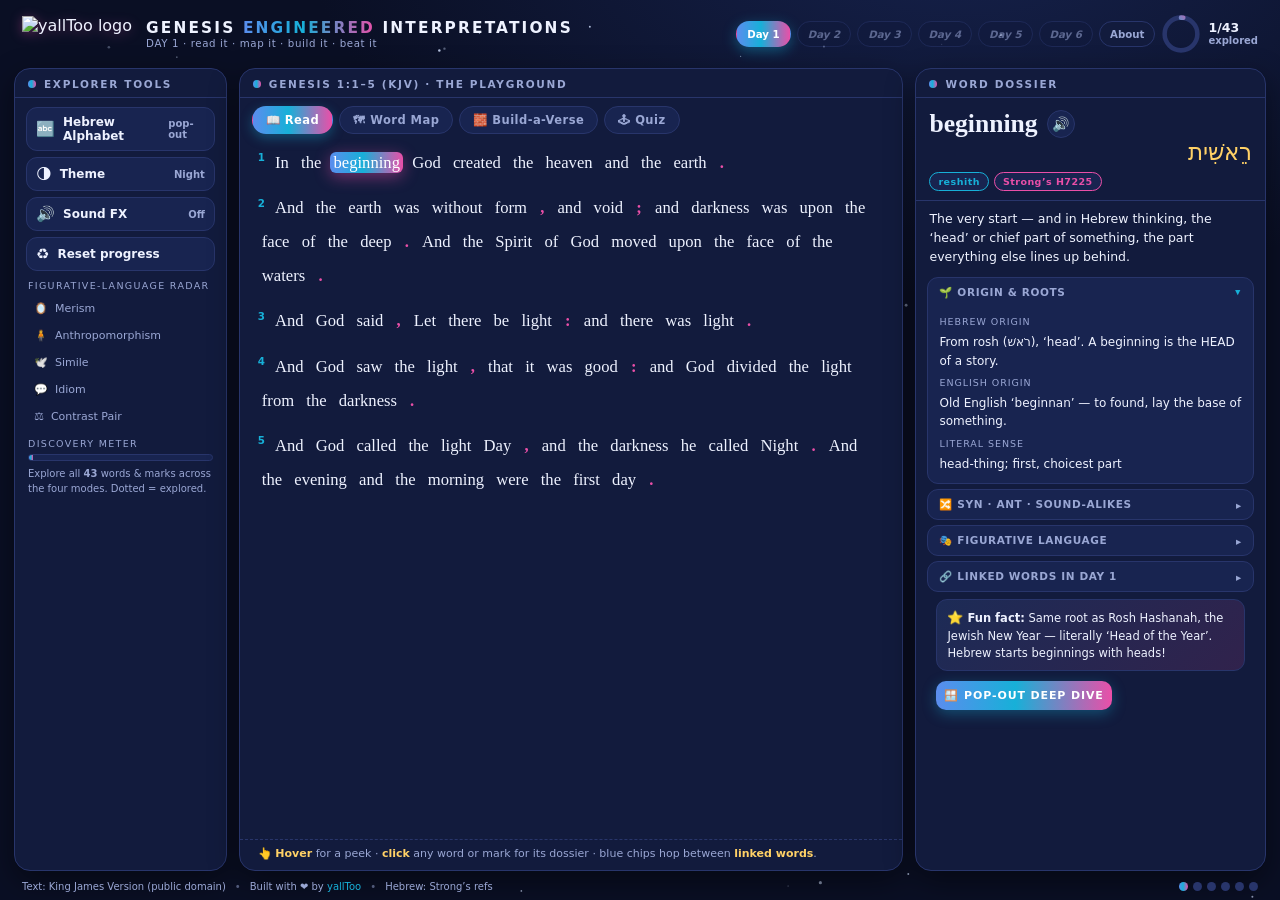
==== index.html @ c00e8ce6 "Add files via upload" ====
<!DOCTYPE html>
<html lang="en">
<head>
<meta charset="utf-8">
<meta name="viewport" content="width=device-width, initial-scale=1">
<title>Day 1 — Let There Be Light · Genesis Engineered Interpretations</title>
<meta name="description" content="Read it, map it, build it, beat it: four ways to play with every word of Genesis Day 1 (KJV).">
<link rel="icon" type="image/png" href="assets/logo.png">
<style>
/* ============ GENESIS ENGINEERED INTERPRETATIONS · DAY 1 · 4-MODE LAB ============ */
:root{
  --bg:#0a0f24; --panel:#121b3d; --panel2:#182450;
  --ink:#eef2ff; --dim:#9aa7d4; --line:#28356b;
  --blue:#5b8dee; --cyan:#17b0d8; --pink:#ea4fa8; --gold:#ffd166; --green:#39d98a;
  --grad:linear-gradient(90deg,var(--blue),var(--cyan) 45%,var(--pink));
  --shadow:0 10px 30px rgba(0,0,0,.45); --radius:16px;
}
body.light{--bg:#f3efe4; --panel:#fffdf6; --panel2:#f6efdd; --ink:#20264a; --dim:#6a7194; --line:#d9d0b6; --shadow:0 10px 26px rgba(90,80,40,.18)}
*{box-sizing:border-box;margin:0;padding:0}
html,body{height:100%;overflow:hidden}
body{font-family:"Segoe UI",system-ui,Roboto,"Helvetica Neue",Arial,sans-serif;
  background:radial-gradient(1200px 700px at 75% -10%, #16224d 0%, var(--bg) 55%) fixed;
  color:var(--ink); transition:background .5s,color .5s}
body.light{background:radial-gradient(1200px 700px at 75% -10%, #fff8e2 0%, var(--bg) 55%) fixed}
#stars{position:fixed;inset:0;z-index:0;pointer-events:none;transition:opacity .6s}
body.light #stars{opacity:0}
#confetti{position:fixed;inset:0;z-index:90;pointer-events:none}
#app{position:relative;z-index:1;height:100vh;display:grid;grid-template-rows:auto 1fr auto;gap:10px;padding:10px 14px 8px}
.hidden{display:none !important}

/* header */
header{display:flex;align-items:center;gap:14px;padding:4px 8px}
.logo{height:36px;filter:drop-shadow(0 2px 6px rgba(234,79,168,.35));animation:floaty 6s ease-in-out infinite}
@keyframes floaty{0%,100%{transform:translateY(0)}50%{transform:translateY(-3px)}}
.titles h1{font-size:clamp(12px,1.2vw,16px);letter-spacing:.14em;font-weight:800;text-transform:uppercase}
.titles h1 b{background:var(--grad);-webkit-background-clip:text;background-clip:text;color:transparent}
.titles p{font-size:clamp(9.5px,.8vw,11.5px);color:var(--dim);letter-spacing:.06em}
nav{margin-left:auto;display:flex;gap:6px;align-items:center}
.pill{font-size:clamp(9.5px,.8vw,11.5px);font-weight:700;padding:6px 10px;border-radius:999px;border:1px solid var(--line);color:var(--dim);text-decoration:none;background:var(--panel);transition:.2s;white-space:nowrap}
.pill:hover{transform:translateY(-2px);color:var(--ink);border-color:var(--cyan)}
.pill.active{background:var(--grad);color:#fff;border-color:transparent;box-shadow:0 4px 14px rgba(23,176,216,.4)}
.pill.soon{opacity:.55;font-style:italic}.pill.soon:hover{opacity:.85}
#progWrap{display:flex;align-items:center;gap:7px}
#ring{width:40px;height:40px;transform:rotate(-90deg)}
#ringBg{stroke:var(--line)}#ringFg{stroke:url(#ringGrad);stroke-linecap:round;transition:stroke-dashoffset .6s}
#progTxt{font-size:10px;font-weight:800;color:var(--dim);line-height:1.15}
#progTxt b{display:block;font-size:12.5px;color:var(--ink)}

/* main grid */
main{display:grid;grid-template-columns:minmax(180px,17%) minmax(0,1fr) minmax(270px,28%);gap:12px;min-height:0}
.card{background:var(--panel);border:1px solid var(--line);border-radius:var(--radius);box-shadow:var(--shadow);min-height:0;display:flex;flex-direction:column;overflow:hidden}
.card>h2{font-size:10.5px;letter-spacing:.16em;text-transform:uppercase;color:var(--dim);padding:9px 13px 7px;border-bottom:1px solid var(--line);display:flex;align-items:center;gap:8px}
.card>h2 .dot{width:8px;height:8px;border-radius:50%;background:var(--grad)}
.pad{padding:9px 11px;overflow-y:auto;scrollbar-width:thin;flex:1;min-height:0}
.pad::-webkit-scrollbar,#verses::-webkit-scrollbar,.mbody::-webkit-scrollbar,#dossBody::-webkit-scrollbar,#mapWrap::-webkit-scrollbar{width:6px;height:6px}
.pad::-webkit-scrollbar-thumb,#verses::-webkit-scrollbar-thumb,.mbody::-webkit-scrollbar-thumb,#dossBody::-webkit-scrollbar-thumb,#mapWrap::-webkit-scrollbar-thumb{background:var(--line);border-radius:3px}
.toolbtn{display:flex;align-items:center;gap:8px;width:100%;text-align:left;font:inherit;font-size:12px;font-weight:700;color:var(--ink);background:var(--panel2);border:1px solid var(--line);border-radius:11px;padding:7px 9px;margin-bottom:6px;cursor:pointer;transition:.18s}
.toolbtn:hover{transform:translateX(3px);border-color:var(--cyan)}
.toolbtn .ico{font-size:15px}
.toolbtn small{margin-left:auto;color:var(--dim);font-weight:600}
.sect{font-size:9.5px;letter-spacing:.14em;text-transform:uppercase;color:var(--dim);margin:9px 2px 5px}
.devbtn{display:flex;gap:7px;align-items:center;width:100%;font:inherit;font-size:11px;color:var(--dim);background:transparent;border:1px solid transparent;border-radius:9px;padding:5px 7px;margin-bottom:2px;cursor:pointer;text-align:left;transition:.18s}
.devbtn:hover{color:var(--ink);background:var(--panel2)}
.devbtn.on{color:var(--ink);border-color:var(--gold);background:rgba(255,209,102,.08)}
#statBar{height:7px;border-radius:6px;background:var(--panel2);border:1px solid var(--line);overflow:hidden;margin:5px 2px}
#statFill{height:100%;width:0%;background:var(--grad);transition:width .6s}

/* center stage + view switcher */
#viewBar{display:flex;gap:6px;padding:8px 12px 0;flex-wrap:wrap}
.vbtn{font:inherit;font-size:11.5px;font-weight:800;letter-spacing:.04em;color:var(--dim);background:var(--panel2);border:1px solid var(--line);border-radius:999px;padding:6px 13px;cursor:pointer;transition:.2s}
.vbtn:hover{color:var(--ink);transform:translateY(-2px)}
.vbtn.on{background:var(--grad);color:#fff;border-color:transparent;box-shadow:0 4px 12px rgba(23,176,216,.35)}
.view{flex:1;min-height:0;display:flex;flex-direction:column}
#devBanner{display:none;align-items:center;gap:9px;margin:8px 14px 0;padding:7px 11px;border-radius:11px;background:rgba(255,209,102,.1);border:1px dashed var(--gold);font-size:11.5px}
#devBanner.show{display:flex;animation:slideDown .3s ease}
@keyframes slideDown{from{opacity:0;transform:translateY(-7px)}to{opacity:1;transform:none}}
#devBanner b{color:var(--gold)}
#devBanner button{margin-left:auto;background:none;border:none;color:var(--dim);cursor:pointer;font-size:13px}

/* READ view */
#verses{flex:1;min-height:0;padding:12px 18px 10px;overflow-y:auto;scrollbar-width:thin;line-height:2.05;font-family:Georgia,"Times New Roman",serif;font-size:clamp(13.5px,1.3vw,18px)}
.verse{margin-bottom:11px}
.vnum{font-family:"Segoe UI",system-ui,sans-serif;font-size:.62em;font-weight:800;color:var(--cyan);vertical-align:super;margin-right:6px;user-select:none}
.tok{cursor:pointer;border-radius:6px;padding:1px 3px;margin:0 1px;transition:background .15s,color .15s,transform .15s,box-shadow .15s;outline:none}
.tok:hover,.tok:focus-visible{background:var(--panel2);color:var(--cyan);transform:translateY(-2px) scale(1.06);box-shadow:0 3px 10px rgba(23,176,216,.3)}
.tok.punct{color:var(--pink);font-weight:700;border-radius:50%;padding:1px 4px}
.tok.punct:hover{color:#fff;background:var(--pink)}
.tok.sel{background:var(--grad);color:#fff !important;box-shadow:0 4px 16px rgba(234,79,168,.45)}
.tok.seen{border-bottom:2px dotted var(--cyan)}
.tok.hl{animation:goldPulse 1.1s ease-in-out infinite;background:rgba(255,209,102,.14)}
@keyframes goldPulse{0%,100%{box-shadow:0 0 0 0 rgba(255,209,102,.55)}50%{box-shadow:0 0 0 7px rgba(255,209,102,0)}}
.tok.pop{animation:popIn .45s cubic-bezier(.2,1.6,.4,1)}
@keyframes popIn{0%{transform:scale(1)}40%{transform:scale(1.35) rotate(-3deg)}100%{transform:scale(1)}}
.tok.reveal{opacity:0;animation:riseIn .5s ease forwards}
@keyframes riseIn{from{opacity:0;transform:translateY(9px)}to{opacity:1;transform:none}}
.tok.glowburst{animation:burst 1s ease}
@keyframes burst{0%{box-shadow:0 0 0 0 rgba(255,209,102,.9)}45%{box-shadow:0 0 34px 14px rgba(255,209,102,.55);background:rgba(255,209,102,.35)}100%{box-shadow:0 0 0 0 rgba(255,209,102,0)}}
#hint{padding:7px 18px 10px;font-size:11px;color:var(--dim);border-top:1px dashed var(--line)}
#hint b{color:var(--gold)}

/* MAP view */
#mapLegend{display:flex;gap:5px;flex-wrap:wrap;padding:8px 12px 4px}
.lchip{font:inherit;font-size:10px;font-weight:800;padding:4px 9px;border-radius:999px;border:1px solid var(--line);background:var(--panel2);color:var(--dim);cursor:pointer;transition:.15s}
.lchip:hover{transform:scale(1.07);color:var(--ink)}
#mapCtl{margin-left:auto;display:flex;gap:4px}
#mapCtl button{font:inherit;font-size:11px;font-weight:800;width:24px;height:24px;border-radius:7px;border:1px solid var(--line);background:var(--panel2);color:var(--ink);cursor:pointer}
#mapCtl button:hover{border-color:var(--cyan)}
#mapWrap{flex:1;min-height:0;margin:4px 12px 10px;overflow:auto;scrollbar-width:thin;border:1px solid var(--line);border-radius:14px;background:radial-gradient(900px 500px at 50% 0%, rgba(91,141,238,.07), transparent),var(--panel2);cursor:grab;position:relative}
#mapWrap.drag{cursor:grabbing}
#mapInner{position:relative;width:2400px;height:1400px;transform-origin:0 0}
.zone{position:absolute;border-radius:50%;pointer-events:none;filter:blur(6px)}
.zlabel{position:absolute;font-size:12px;font-weight:800;letter-spacing:.18em;color:var(--dim);opacity:.8;pointer-events:none;text-transform:uppercase}
.mtok{position:absolute;transform:translate(-50%,-50%);cursor:pointer;font-weight:800;border-radius:10px;padding:4px 9px;white-space:nowrap;transition:transform .15s,box-shadow .15s;outline:none;border:1.5px solid transparent}
.mtok:hover,.mtok:focus-visible{transform:translate(-50%,-50%) scale(1.18);z-index:5;box-shadow:0 6px 18px rgba(0,0,0,.4)}
.mtok.sel{border-color:#fff;box-shadow:0 0 0 3px rgba(255,255,255,.25),0 6px 18px rgba(0,0,0,.4)}
.mtok.seen{border-style:dotted;border-color:var(--cyan)}
.mtok.hl{animation:goldPulse 1.1s ease-in-out infinite}
.mtok .ct{font-size:9px;opacity:.75;vertical-align:super}
#mapLines{position:absolute;inset:0;pointer-events:none}
#mapHint{padding:0 14px 9px;font-size:10.5px;color:var(--dim)}

/* BUILD view */
#buildBox{flex:1;min-height:0;display:flex;flex-direction:column;padding:10px 14px}
#buildGoal{font-size:12px;color:var(--dim);margin-bottom:8px}
#buildGoal b{color:var(--ink)}
#buildSeq{min-height:64px;display:flex;flex-wrap:wrap;gap:5px;align-content:flex-start;padding:9px;border:2px dashed var(--line);border-radius:14px;background:var(--panel2);margin-bottom:9px}
#buildSeq:empty::before{content:"Drop your words here… click chips below ↓";color:var(--dim);font-size:11.5px;padding:8px}
.bslot{font:inherit;font-size:13px;font-weight:800;font-family:Georgia,serif;color:var(--ink);background:var(--panel);border:1.5px solid var(--line);border-radius:9px;padding:5px 9px;cursor:pointer;position:relative;transition:.15s}
.bslot:hover{border-color:var(--pink)}
.bslot.ok{border-color:var(--green);background:rgba(57,217,138,.14)}
.bslot.bad{border-color:var(--pink);background:rgba(234,79,168,.12);animation:shake .4s}
@keyframes shake{0%,100%{transform:translateX(0)}25%{transform:translateX(-6px)}50%{transform:translateX(5px)}75%{transform:translateX(-3px)}}
#buildBtns{display:flex;gap:6px;flex-wrap:wrap;margin-bottom:9px}
#buildBtns button{font:inherit;font-size:11.5px;font-weight:800;border-radius:999px;padding:7px 14px;cursor:pointer;transition:.2s;border:1px solid var(--line);background:var(--panel2);color:var(--ink)}
#buildBtns button:hover{transform:translateY(-2px);border-color:var(--cyan)}
#buildBtns .go{background:var(--grad);border-color:transparent;color:#fff}
#buildPalette{flex:1;min-height:0;overflow-y:auto;scrollbar-width:thin;border-top:1px dashed var(--line);padding-top:8px}
.pcat{font-size:9.5px;letter-spacing:.14em;text-transform:uppercase;color:var(--dim);margin:6px 0 4px}
.pchip{font:inherit;font-size:12px;font-weight:700;font-family:Georgia,serif;color:var(--ink);background:var(--panel2);border:1px solid var(--line);border-radius:9px;padding:4px 9px;margin:0 4px 5px 0;cursor:pointer;transition:.15s}
.pchip:hover{transform:translateY(-2px) scale(1.06);border-color:var(--gold);box-shadow:0 4px 10px rgba(255,209,102,.25)}
#buildMsg{min-height:20px;font-size:12px;font-weight:700;color:var(--gold);margin-top:6px}

/* QUIZ view */
#quizBox{flex:1;min-height:0;overflow-y:auto;scrollbar-width:thin;padding:14px 18px}
#quizBox h3{font-size:17px;margin-bottom:4px}
#quizBox .sub{font-size:12px;color:var(--dim);margin-bottom:12px}
.qdots{display:flex;gap:5px;margin-bottom:12px}
.qdots span{width:10px;height:10px;border-radius:50%;background:var(--line)}
.qdots span.ok{background:var(--green)}.qdots span.no{background:var(--pink)}
#qText{font-size:15.5px;font-weight:700;line-height:1.45;margin-bottom:12px}
.qopt{display:block;width:100%;text-align:left;font:inherit;font-size:13px;color:var(--ink);background:var(--panel2);border:1.5px solid var(--line);border-radius:11px;padding:9px 11px;margin-bottom:7px;cursor:pointer;transition:.15s}
.qopt:hover{border-color:var(--cyan);transform:translateX(4px)}
.qopt.right{border-color:var(--green);background:rgba(57,217,138,.15);animation:popIn .4s}
.qopt.wrong{border-color:var(--pink);background:rgba(234,79,168,.12);animation:shake .4s}
.btn{font:inherit;font-weight:800;font-size:13px;padding:10px 20px;border-radius:999px;border:none;cursor:pointer;text-decoration:none;transition:.2s;display:inline-block}
.btn.grad{background:var(--grad);color:#fff;box-shadow:0 6px 20px rgba(23,176,216,.4)}
.btn.grad:hover{transform:translateY(-3px) scale(1.03)}
.btn.ghost{background:transparent;border:1.5px solid var(--line);color:var(--dim)}
.btn.ghost:hover{border-color:var(--cyan);color:var(--ink)}

/* dossier */
#dossHead{padding:11px 13px 9px;border-bottom:1px solid var(--line)}
#dWord{font-size:clamp(20px,2vw,28px);font-weight:800;font-family:Georgia,serif;display:flex;align-items:center;gap:9px;flex-wrap:wrap}
#dWord .saybtn{font-size:14px;background:var(--panel2);border:1px solid var(--line);border-radius:50%;width:28px;height:28px;cursor:pointer;transition:.2s}
#dWord .saybtn:hover{transform:scale(1.15) rotate(12deg);border-color:var(--cyan)}
#dHeb{font-size:clamp(19px,1.8vw,25px);color:var(--gold);direction:rtl;font-family:"SBL Hebrew","Times New Roman",serif}
#dMeta{display:flex;gap:5px;flex-wrap:wrap;margin-top:6px}
.tag{font-size:9.5px;font-weight:800;letter-spacing:.05em;padding:3px 8px;border-radius:999px;background:var(--panel2);border:1px solid var(--line);color:var(--dim)}
.tag.tr{color:var(--cyan);border-color:var(--cyan)}
.tag.st{color:var(--pink);border-color:var(--pink)}
.tag.fg{color:var(--gold);border-color:var(--gold);cursor:pointer}
#dMean{padding:9px 13px 3px;font-size:12.5px;line-height:1.5}
#dossBody{flex:1;min-height:0;padding:3px 9px 11px;overflow-y:auto;scrollbar-width:thin}
.acc{border:1px solid var(--line);border-radius:11px;margin:5px 2px;overflow:hidden;background:var(--panel2)}
.acc>button{width:100%;display:flex;align-items:center;gap:7px;font:inherit;font-size:10.5px;font-weight:800;letter-spacing:.06em;text-transform:uppercase;color:var(--dim);background:transparent;border:none;padding:8px 11px;cursor:pointer;transition:.2s}
.acc>button:hover{color:var(--ink)}
.acc>button .chev{margin-left:auto;transition:transform .3s}
.acc.open>button .chev{transform:rotate(90deg);color:var(--cyan)}
.acc .body{max-height:0;overflow:hidden;transition:max-height .35s ease}
.acc .inner{padding:2px 11px 10px;font-size:12px;line-height:1.55}
.acc .inner .lbl{color:var(--dim);font-size:9.5px;text-transform:uppercase;letter-spacing:.1em;display:block;margin:6px 0 3px}
.chips{display:flex;flex-wrap:wrap;gap:4px;margin-top:3px}
.chip{font:inherit;font-size:10.5px;font-weight:700;padding:3px 8px;border-radius:999px;border:1px solid var(--cyan);color:var(--cyan);background:transparent;cursor:pointer;transition:.15s}
.chip:hover{background:var(--cyan);color:#04121f;transform:scale(1.07)}
.chip.ant{border-color:var(--pink);color:var(--pink)}.chip.ant:hover{background:var(--pink);color:#fff}
.chip.homo{border-color:var(--gold);color:var(--gold)}.chip.homo:hover{background:var(--gold);color:#241a02}
.chip.rel{border-color:var(--blue);color:var(--blue)}.chip.rel:hover{background:var(--blue);color:#fff}
.funbox{margin:7px 11px 10px;padding:8px 10px;border-radius:11px;background:linear-gradient(135deg,rgba(91,141,238,.14),rgba(234,79,168,.14));border:1px solid var(--line);font-size:11.5px;line-height:1.5}
.funbox .star{font-size:13px;margin-right:4px;display:inline-block;animation:spinStar 3.4s linear infinite}
@keyframes spinStar{0%{transform:rotate(0)}50%{transform:rotate(180deg) scale(1.2)}100%{transform:rotate(360deg)}}
#popBtn{margin:0 11px 11px;font:inherit;font-size:11px;font-weight:800;letter-spacing:.08em;text-transform:uppercase;color:#fff;background:var(--grad);border:none;border-radius:10px;padding:8px;cursor:pointer;transition:.2s;box-shadow:0 4px 14px rgba(23,176,216,.35)}
#popBtn:hover{transform:translateY(-2px)}

/* footer, tooltip, modals */
footer{display:flex;align-items:center;gap:9px;font-size:10px;color:var(--dim);padding:0 8px}
footer .sep{opacity:.5}
footer a{color:var(--cyan);text-decoration:none}footer a:hover{text-decoration:underline}
#dayDots{margin-left:auto;display:flex;gap:5px}
#dayDots span{width:9px;height:9px;border-radius:50%;background:var(--line);transition:.3s}
#dayDots span.done{background:var(--grad)}
#tip{position:fixed;z-index:60;max-width:230px;background:var(--panel2);border:1px solid var(--cyan);border-radius:10px;padding:7px 10px;font-size:11px;line-height:1.4;pointer-events:none;opacity:0;transform:translateY(6px);transition:opacity .18s,transform .18s;box-shadow:var(--shadow)}
#tip.show{opacity:1;transform:none}
#tip .th{color:var(--gold);direction:rtl;font-size:13.5px}
#tip .tt{color:var(--cyan);font-weight:800}
#modalWrap{position:fixed;inset:0;z-index:80;display:none;align-items:center;justify-content:center;background:rgba(4,7,20,.66);backdrop-filter:blur(4px)}
#modalWrap.show{display:flex;animation:fadeIn .25s ease}
@keyframes fadeIn{from{opacity:0}to{opacity:1}}
.modal{width:min(560px,92vw);max-height:84vh;display:flex;flex-direction:column;background:var(--panel);border:1px solid var(--line);border-radius:20px;box-shadow:0 24px 60px rgba(0,0,0,.5);animation:zoomIn .3s cubic-bezier(.2,1.4,.4,1)}
@keyframes zoomIn{from{transform:scale(.85);opacity:0}to{transform:scale(1);opacity:1}}
.modal header{padding:13px 17px;border-bottom:1px solid var(--line)}
.modal header h3{font-size:15px;background:var(--grad);-webkit-background-clip:text;background-clip:text;color:transparent}
.modal header .x{margin-left:auto;background:none;border:none;color:var(--dim);font-size:17px;cursor:pointer}
.modal header .x:hover{color:var(--pink);transform:rotate(90deg)}
.modal .mbody{padding:13px 17px;overflow-y:auto;font-size:12.5px;line-height:1.6;scrollbar-width:thin}
.alphaGrid{display:grid;grid-template-columns:repeat(auto-fill,minmax(105px,1fr));gap:7px}
.alphaCell{background:var(--panel2);border:1px solid var(--line);border-radius:11px;padding:7px 5px;text-align:center;transition:.2s}
.alphaCell:hover{transform:translateY(-3px) scale(1.05);border-color:var(--gold)}
.alphaCell .L{font-size:24px;color:var(--gold);direction:rtl}
.alphaCell .N{font-size:10.5px;font-weight:800}
.alphaCell .S{font-size:9.5px;color:var(--dim)}
.alphaCell .V{font-size:9px;color:var(--cyan)}
@media (max-width:900px){main{grid-template-columns:1fr}html,body{overflow:auto}#app{height:auto;min-height:100vh}}
</style>
</head>
<body>
<canvas id="stars"></canvas>
<canvas id="confetti"></canvas>
<div id="app">
  <header>
    <img class="logo" src="assets/logo.png" alt="yallToo logo">
    <div class="titles">
      <h1>Genesis <b>Engineered</b> Interpretations</h1>
      <p>DAY 1 · read it · map it · build it · beat it</p>
    </div>
    <nav>
      <a class="pill active" href="index.html">Day 1</a>
      <a class="pill soon" href="day2.html">Day 2</a>
      <a class="pill soon" href="day3.html">Day 3</a>
      <a class="pill soon" href="day4.html">Day 4</a>
      <a class="pill soon" href="day5.html">Day 5</a>
      <a class="pill soon" href="day6.html">Day 6</a>
      <a class="pill" href="about.html">About</a>
      <div id="progWrap">
        <svg id="ring" viewBox="0 0 44 44" aria-hidden="true">
          <defs><linearGradient id="ringGrad" x1="0" y1="0" x2="1" y2="1">
            <stop offset="0" stop-color="#5b8dee"/><stop offset=".5" stop-color="#17b0d8"/><stop offset="1" stop-color="#ea4fa8"/>
          </linearGradient></defs>
          <circle id="ringBg" cx="22" cy="22" r="18" fill="none" stroke-width="5"/>
          <circle id="ringFg" cx="22" cy="22" r="18" fill="none" stroke-width="5"/>
        </svg>
        <span id="progTxt"><b>0/0</b>explored</span>
      </div>
    </nav>
  </header>

  <main>
    <section class="card">
      <h2><span class="dot"></span>Explorer Tools</h2>
      <div class="pad">
        <button class="toolbtn" id="alphaBtn"><span class="ico">🔤</span>Hebrew Alphabet<small>pop-out</small></button>
        <button class="toolbtn" id="themeBtn"><span class="ico">🌗</span>Theme<small>Night</small></button>
        <button class="toolbtn" id="soundBtn"><span class="ico">🔊</span>Sound FX<small>Off</small></button>
        <button class="toolbtn" id="resetBtn"><span class="ico">♻️</span>Reset progress<small></small></button>
        <div class="sect">Figurative-language radar</div>
        <div id="devList"></div>
        <div class="sect">Discovery meter</div>
        <div id="statBar"><div id="statFill"></div></div>
        <p style="font-size:10px;color:var(--dim);line-height:1.5;padding:0 2px">Explore all <b id="totalN"></b> words &amp; marks across the four modes. Dotted = explored.</p>
      </div>
    </section>

    <section class="card">
      <h2><span class="dot"></span>Genesis 1:1–5 (KJV) · the playground</h2>
      <div id="viewBar">
        <button class="vbtn on" data-view="read">📖 Read</button>
        <button class="vbtn" data-view="map">🗺 Word Map</button>
        <button class="vbtn" data-view="build">🧱 Build-a-Verse</button>
        <button class="vbtn" data-view="quiz">🕹 Quiz</button>
      </div>
      <div id="devBanner"></div>

      <div class="view" id="viewRead">
        <div id="verses" aria-label="Genesis 1 verses 1 to 5, clickable words"></div>
        <div id="hint">👆 <b>Hover</b> for a peek · <b>click</b> any word or mark for its dossier · blue chips hop between <b>linked words</b>.</div>
      </div>

      <div class="view hidden" id="viewMap">
        <div id="mapLegend"></div>
        <div id="mapWrap"><div id="mapInner"></div></div>
        <div id="mapHint">🖱 Drag to pan · scroll or +/− to zoom · click a node to open its dossier · lines = relationships (roots, contrasts, commands).</div>
      </div>

      <div class="view hidden" id="viewBuild">
        <div id="buildBox">
          <div id="buildGoal"> <b>Build-a-Verse challenge:</b> reconstruct <b>Genesis 1:3</b> — “And God said, Let there be light: and there was light.” — word for word, mark for mark. Click chips to lay them; click a laid chip to remove it.</div>
          <div id="buildSeq"></div>
          <div id="buildBtns">
            <button class="go" id="bCheck">▶ Check my verse</button>
            <button id="bHint">💡 Hint</button>
            <button id="bShow">👀 Show me</button>
            <button id="bClear">♻ Clear</button>
          </div>
          <div id="buildMsg"></div>
          <div id="buildPalette"></div>
        </div>
      </div>

      <div class="view hidden" id="viewQuiz">
        <div id="quizBox"></div>
      </div>
    </section>

    <section class="card">
      <h2><span class="dot"></span>Word Dossier</h2>
      <div id="dossHead"></div>
      <div id="dMean"></div>
      <div id="dossBody"></div>
    </section>
  </main>

  <footer>
    <span>Text: King James Version (public domain)</span><span class="sep">•</span>
    <span>Built with ❤️ by <a href="about.html">yallToo</a></span><span class="sep">•</span>
    <span>Hebrew: Strong’s refs</span>
    <div id="dayDots" title="Days explored"><span></span><span></span><span></span><span></span><span></span><span></span></div>
  </footer>
</div>
<div id="tip"></div>
<div id="modalWrap"></div>

<script>
/* ================= DATA ================= */
const DEVICES=[
 {id:"merism",icon:"🪞",name:"Merism",desc:"Naming two opposites to mean EVERYTHING in between — ‘ceilings and floors’ = the whole house. ‘Heaven and earth’ = the universe."},
 {id:"anthropomorphism",icon:"🧍",name:"Anthropomorphism",desc:"Describing God with human actions — speaking, seeing, naming — so our minds can grasp Him."},
 {id:"simile",icon:"🕊️",name:"Simile",desc:"A ‘like/as’ comparison: the Spirit ‘moved’ (rachaph) — hovered as a mother bird hovers (Deut 32:11)."},
 {id:"idiom",icon:"💬",name:"Idiom",desc:"A phrase whose real meaning differs from its words: ‘face of the deep’ = the SURFACE of the deep."},
 {id:"contrast",icon:"⚖️",name:"Contrast Pair",desc:"Opposites side by side so each meaning pops: light/darkness, day/night, evening/morning."}];
const VERSES=[
 {n:1,tokens:[["in","In"],["the","the"],["beginning","beginning"],["god","God"],["created","created"],["the","the"],["heaven","heaven"],["and","and"],["the","the"],["earth","earth"],["period","."]]},
 {n:2,tokens:[["and","And"],["the","the"],["earth","earth"],["was","was"],["without","without"],["form","form"],["comma",","],["and","and"],["void","void"],["semicolon",";"],["and","and"],["darkness","darkness"],["was","was"],["upon","upon"],["the","the"],["face","face"],["of","of"],["the","the"],["deep","deep"],["period","."],["and","And"],["the","the"],["spirit","Spirit"],["of","of"],["god","God"],["moved","moved"],["upon","upon"],["the","the"],["face","face"],["of","of"],["the","the"],["waters","waters"],["period","."]]},
 {n:3,tokens:[["and","And"],["god","God"],["said","said"],["comma",","],["let","Let"],["there","there"],["be","be"],["light","light"],["colon",":"],["and","and"],["there","there"],["was","was"],["light","light"],["period","."]]},
 {n:4,tokens:[["and","And"],["god","God"],["saw","saw"],["the","the"],["light","light"],["comma",","],["that","that"],["it","it"],["was","was"],["good","good"],["colon",":"],["and","and"],["god","God"],["divided","divided"],["the","the"],["light","light"],["from","from"],["the","the"],["darkness","darkness"],["period","."]]},
 {n:5,tokens:[["and","And"],["god","God"],["called","called"],["the","the"],["light","light"],["day","Day"],["comma",","],["and","and"],["the","the"],["darkness","darkness"],["he","he"],["called","called"],["night","Night"],["period","."],["and","And"],["the","the"],["evening","evening"],["and","and"],["the","the"],["morning","morning"],["were","were"],["the","the"],["first","first"],["day","day"],["period","."]]}];
/* cat colors: god, speech, light, dark, water, earth, time, order, chaos, func, punct */
const CATCOL={god:"#ffd166",speech:"#ea4fa8",light:"#fff3c4",dark:"#8a63d2",water:"#17b0d8",earth:"#7ac74f",time:"#ff9f43",order:"#5b8dee",chaos:"#c0392b",func:"#8892b8",punct:"#ff6b9d"};
const W={
in:{t:"In",cat:"func",m:"Inside, or at a point in time. ‘In the beginning’ = at the very start-point of everything.",en:"Old English ‘in’, from Proto-Germanic *in and ancient PIE *en — one of English’s oldest little words.",syn:["inside","within","during"],ant:["out","outside"],hp:["inn (a cozy little hotel 🏨)"],rel:["beginning"],fun:"Your first word of the Bible is a homophone trap: ‘in’ sounds exactly like ‘inn’ — but no beds here, only beginnings!"},
the:{t:"the",cat:"func",m:"The spotlight word: it points to one specific thing — not any start, but THE beginning.",en:"Old English þē, from the same pointing family as ‘that’ and ‘thou’.",hp:["thee (old-style ‘you’ 🎭)"],syn:["that particular"],rel:["beginning","light"],fun:"‘The’ is the #1 most-used word in English. Hebrew does it with a single letter — ה (hey): ‘ha-’. One-letter spotlight!"},
beginning:{t:"beginning",cat:"time",heb:"רֵאשִׁית",tr:"reshith",say:"reh-SHEET",st:"H7225",lit:"head-thing; first, choicest part",m:"The very start — and in Hebrew thinking, the ‘head’ or chief part of something, the part everything else lines up behind.",org:"From rosh (רֹאשׁ), ‘head’. A beginning is the HEAD of a story.",en:"Old English ‘beginnan’ — to found, lay the base of something.",syn:["start","origin","opening","kickoff"],ant:["end","finale","finish"],rel:["first","god","created","day"],fun:"Same root as Rosh Hashanah, the Jewish New Year — literally ‘Head of the Year’. Hebrew starts beginnings with heads!",pop:"Bereshit (בְּרֵאשִׁית), ‘in the beginning’, is the first word of the entire Bible — and the Hebrew name of Genesis."},
god:{t:"God",cat:"god",heb:"אֱלֹהִים",tr:"Elohim",say:"eh-lo-HEEM",st:"H430",lit:"God, gods (plural form)",m:"The Creator. The word looks plural (the ‘-im’ ending) yet takes singular verbs — one God in infinite fullness.",org:"Plural of eloah; kin to El, the ancient word for ‘mighty one’.",en:"Old English ‘god’, from Proto-Germanic *gudą.",syn:["Creator","Almighty","Maker","Deity"],hg:["god (any worshiped being) vs God (the One)"],fig:["anthropomorphism"],fn:"God speaks, sees and names like a person — Scripture describes Him in human terms so we can grasp Him.",rel:["created","spirit","said","called"],fun:"Grammar doing theology: ‘Elohim created’ uses a SINGULAR verb with a PLURAL-shaped word — one God, all fullness."},
created:{t:"created",cat:"order",heb:"בָּרָא",tr:"bara",say:"bah-RAH",st:"H1254",lit:"to create, shape something brand-new",m:"To bring into being what never existed before. In the Hebrew Bible, only God is ever the subject of this verb.",org:"Root b-r-a; elsewhere used for making something radically new (Psalm 51:10).",en:"From Latin creare — to bring forth, produce.",syn:["made","formed","designed","engineered"],ant:["destroyed","ruined","unmade"],rel:["god","beginning","divided"],fun:"bara is the VIP verb of the Bible: humans build, craft and make — but only God baras. You’re reading His signature move.",pop:"Theologians call creation from nothing ‘creatio ex nihilo’. Bara never lists materials — no bricks, no pre-existing stuff. Just God and His word."},
heaven:{t:"heaven",cat:"earth",heb:"שָׁמַיִם",tr:"shamayim",say:"shah-MY-im",st:"H8064",lit:"the heavens, sky, space",m:"Everything above: sky, space, God’s realm. The ‘-ayim’ ending makes it double — ‘the heavens’.",org:"Often linked to sham (‘there’) + mayim (‘waters’): ‘the place of the waters above’.",en:"Old English heofon — sky, the place above the clouds.",syn:["sky","space","the heights"],ant:["earth"],fig:["merism"],fn:"‘The heaven and the earth’ is a merism: name the top and the bottom and you mean absolutely everything.",rel:["earth","waters","deep"],fun:"Merism magic: say ‘heaven AND earth’ and you’ve just named the entire universe in four words."},
and:{t:"and",cat:"func",m:"The glue word that chains the story forward, event after event.",en:"Old English ‘and/ond’, from Proto-Germanic *andi — ‘next to’ (yes, ‘anti-’ is a cousin!).",syn:["plus","also","along with"],rel:["said"],fun:"Hebrew chains Genesis 1 with tiny vav letters (‘and’) — the whole chapter flows like one long river-sentence."},
earth:{t:"earth",cat:"earth",heb:"אֶרֶץ",tr:"erets",say:"EH-rets",st:"H776",lit:"land, ground, the whole earth",m:"The ground underfoot and the whole planet at once — context decides which.",org:"Kin to Akkadian erṣetu, ‘land’, across the ancient Semitic family.",en:"Old English eorþe — ground, soil, the world.",syn:["land","ground","world","globe"],ant:["heaven"],fig:["merism"],fn:"Paired with ‘heaven’, it completes the merism that means ‘everything that exists’.",rel:["heaven","deep","void"],fun:"Erets appears over 2,500 times in the Hebrew Bible — the land is practically a main character."},
was:{t:"was",cat:"time",heb:"הָיָה",tr:"hayah",say:"hah-YAH",st:"H1961",lit:"to be, become, happen",m:"Simple past of ‘is’ — but Hebrew hayah leans toward ‘became / happened’: existence in motion.",syn:["existed","stood","happened"],rel:["be","were","let"],fun:"‘Was’ hides in English’s most shapeshifting verb family: be / is / am / was / were / been."},
without:{t:"without",cat:"chaos",m:"Lacking completely. Teams up with ‘form’ to translate ONE Hebrew word: tohu.",en:"Old English wiþutan — ‘against-outside’, literally ‘outside of having’.",syn:["lacking","minus","free of"],ant:["with","full of"],rel:["form","void"],fun:"Two English words for one Hebrew word: tohu = ‘without form’. Translation is a team sport!"},
form:{t:"form",cat:"chaos",heb:"תֹהוּ",tr:"tohu",say:"TOH-hoo",st:"H8414",lit:"formlessness, chaos, empty wasteland",m:"The shapeless, trackless waste of verse 2 — a blank page before the story is written.",org:"Tohu describes deserts and emptiness elsewhere (Deut 32:10).",en:"From Latin forma — shape, pattern.",syn:["shape","pattern","structure"],ant:["shapelessness","confusion"],hg:["form (shape) / form (a paper you fill in) / form (a school class)"],rel:["void","earth","deep","without"],fun:"Tohu & bohu are Hebrew’s rhyming twins — like ‘hodge-podge’ or ‘helter-skelter’. The Bible rhymes the chaos!"},
void:{t:"void",cat:"chaos",heb:"בֹהוּ",tr:"bohu",say:"BOH-hoo",st:"H922",lit:"emptiness, void",m:"Sheer emptiness. Bohu almost never appears without its rhyme-partner tohu.",org:"Appears only 3× in the whole Bible (Gen 1:2; Isa 34:11; Jer 4:23) — always painting chaos.",en:"From Latin vacuus — empty, vacant (cousin of ‘vacuum’ and ‘vacation’!).",syn:["empty","blank","vacant"],ant:["full","filled"],rel:["without","form","deep"],fun:"Say it with feeling: ‘TOH-hoo vah-BOH-hoo’ — the Bible’s rhyme for ‘total chaos’."},
darkness:{t:"darkness",cat:"dark",heb:"חֹשֶךְ",tr:"choshek",say:"KHOH-shek",st:"H2822",lit:"darkness, the dark",m:"Absence of light. In Day 1 darkness isn’t evil — it’s simply unlit, and about to be addressed.",org:"From the root ch-sh-k, ‘to be dark’.",en:"Old English deorc → dark; ‘-ness’ turns it into a thing.",syn:["night","gloom","shade"],ant:["light","brightness"],fig:["contrast"],fn:"Light vs darkness: Genesis sets opposites side by side so each meaning pops.",rel:["light","deep","night","divided"],fun:"Notice: God never fights the darkness here — He simply turns on the light. Contrast, not combat."},
upon:{t:"upon",cat:"func",m:"On top of; resting over. ‘Upon the face’ = right on the surface.",en:"Old English: up + on, stacked into one word.",syn:["on","over","above"],ant:["under","beneath"],rel:["face","moved"],fun:"‘Upon’ is just two prepositions (up + on) wearing one coat."},
face:{t:"face",cat:"water",heb:"פָּנִים",tr:"panim",say:"pah-NEEM",st:"H6440",lit:"faces (always plural!)",m:"Literally ‘faces’. In ‘face of the deep’ it’s an idiom for SURFACE — the top layer you can see.",org:"Plural form used even for one face — Hebrew faces are generous.",en:"From Latin facies — appearance, front of something.",syn:["surface","front","top"],ant:["back","behind"],fig:["idiom"],fn:"‘Face of the deep / waters’ means the surface. No eyes involved!",rel:["deep","waters","upon"],fun:"Hebrew says ‘faces’ (plural) even for one face. The ocean has a LOT of face to show."},
of:{t:"of",cat:"func",m:"The belonging word: ‘Spirit OF God’ = God’s own Spirit.",en:"A worn-down cousin of Old English ‘off’ — from ‘away from’ to ‘belonging to’.",syn:["belonging to","from"],rel:["spirit"],fun:"‘Of’ and ‘off’ were the same word once — English just split the job in two."},
deep:{t:"deep",cat:"water",heb:"תְּהוֹם",tr:"tehom",say:"teh-HOME",st:"H8415",lit:"deep water, abyss, ocean depths",m:"The primeval ocean — water so deep it has no floor in sight.",org:"Cousin of Akkadian Tiamat, the sea-dragon of Babylon’s creation epic. Genesis demotes the ‘monster’ to mere water.",en:"From Proto-Germanic *deupaz (cousin of ‘dip’ and ‘dove’!).",syn:["abyss","ocean","depths"],ant:["surface","shallows"],rel:["waters","face","void"],fun:"Neighboring cultures feared the deep as a sea-dragon goddess (Tiamat). Genesis says: it’s just water — and God hovers over it unbothered.",pop:"In Babylon’s Enuma Elish, creation begins with war against the sea-monster Tiamat. Genesis 1 quietly answers: no monsters here — just a calm ocean under God’s wing."},
spirit:{t:"Spirit",cat:"god",heb:"רוּחַ",tr:"ruach",say:"ROO-akh",st:"H7307",lit:"wind, breath, Spirit",m:"One word, three layers: wind, breath, and Spirit — invisible power that moves things.",org:"Root r-w-ch: air in motion.",en:"From Latin spiritus — breath, from spirare, ‘to breathe’.",syn:["breath","wind","presence"],rel:["god","moved","waters"],fun:"Say ruach properly: ROO-akh, with a scratchy ‘kh’ like a gentle throat-clear. That sound is the wind inside the word."},
moved:{t:"moved",cat:"god",heb:"רָחַף",tr:"rachaph",say:"rah-KHAHF",st:"H7363",lit:"to hover, flutter, brood over",m:"Not a stroll — a HOVER: like a bird beating wings gently over the nest (same verb in Deut 32:11).",org:"Used only 3× in the Bible; the eagle picture of Deut 32:11 explains it.",en:"From Old French movoir, Latin movere — to set in motion.",syn:["hovered","fluttered","brooded"],ant:["abandoned","left"],fig:["simile"],fn:"A simile in motion: the Spirit hovers AS a mother bird hovers — tender, protective, ready to hatch something.",rel:["spirit","upon","waters"],fun:"Rachaph is mother-bird language: wings spread, hovering, about to hatch something amazing."},
waters:{t:"waters",cat:"water",heb:"מַיִם",tr:"mayim",say:"MAH-yim",st:"H4325",lit:"waters (always plural)",m:"Water — but Hebrew never says it singular. Always ‘waters’, like a crowd of water.",org:"The ‘-ayim’ plural ending; it echoes in shamayim (heavens).",en:"Old English wæter — yes, ‘water’ and ‘vodka’ (‘little water’) are cousins.",syn:["seas","oceans","floods"],rel:["deep","heaven","face","divided","spirit"],fun:"In Hebrew there’s no single ‘water’ — only waters, plural. Imagine water as a team, never a solo act."},
said:{t:"said",cat:"speech",heb:"אָמַר",tr:"amar",say:"ah-MAR",st:"H559",lit:"to say, speak, command",m:"To speak with intent. ‘And God said’ is creation’s engine room — ten times in Genesis 1.",org:"Root ’-m-r, the common Hebrew speech verb.",en:"Old English secgan → ‘say’.",syn:["spoke","declared","commanded"],fig:["anthropomorphism"],fn:"God creating by speaking is described in human terms — words, voice, sentences.",rel:["let","be","light","god","called"],fun:"Count them: ‘And God said’ appears TEN times in Genesis 1. God’s toolbox starts with words."},
let:{t:"Let",cat:"speech",heb:"יְהִי",tr:"yehi",say:"YEH-hee",st:"H1961",lit:"let it be! may it happen!",m:"Not permission — a COMMAND: ‘Let there be light!’ = ‘Light: BE!’",org:"Yehi is the jussive (command-flavored) form of hayah, ‘to be’.",en:"Old English lætan — which also meant ‘to leave behind’.",hg:["let (allow) vs let (tennis: replay the point! 🎾)"],syn:["allow","command","may"],rel:["be","there","said","light"],fun:"‘Let there be light’ is three words in English and TWO in Hebrew: yehi or — ‘BE, light!’"},
there:{t:"there",cat:"func",m:"Points to a place, or announces something arriving: ‘there was light’ = light showed up on scene.",en:"Old English þær, cousin of ‘that’.",hp:["their","they’re — the classic triple trap!"],syn:["in that place"],rel:["be","was"],fun:"There / their / they’re sound identical — English’s favorite triple trap, and Day 1 walks right into ‘there’."},
be:{t:"be",cat:"speech",heb:"הָיָה",tr:"hayah",say:"hah-YAH",st:"H1961",lit:"to be, become, happen",m:"Existence itself. ‘Let there BE’ calls light from zero to here.",syn:["exist","live","happen"],hp:["bee 🐝"],rel:["was","were","let","light"],fun:"Homophone alert: ‘be’ and ‘bee’. If the verse read ‘Let there bee light’, creation would buzz."},
light:{t:"light",cat:"light",heb:"אוֹר",tr:"or",say:"OHR",st:"H216",lit:"light, daylight, glow",m:"Light itself — the first thing God calls good. It arrives before sun, moon or stars (those wait for Day 4!).",org:"Root ’-w-r; kin to ur, ‘flame’.",en:"Old English leoht, from Proto-Germanic *leuhtaz.",syn:["glow","radiance","brightness","dawn"],ant:["darkness","shadow"],fig:["contrast"],fn:"Light / darkness is Day 1’s great contrast pair — each one defines the other.",rel:["day","good","saw","divided","called","darkness"],fun:"Light shows up on Day 1 but the sun isn’t made until Day 4 — in Genesis, light belongs to God before it belongs to any lamp.",glow:true},
saw:{t:"saw",cat:"order",heb:"רָאָה",tr:"ra’ah",say:"rah-AH",st:"H7200",lit:"to see, inspect, approve",m:"More than eyeballs: to inspect and approve. ‘God saw that it was good’ = God checked His work and smiled.",org:"Root r-’-h.",en:"Old English seon; ‘saw’ is its past tense.",hg:["saw (the cutting tool! 🪚)"],syn:["viewed","watched","noticed","approved"],fig:["anthropomorphism"],fn:"Seeing and approving are human actions used for God so we can picture His delight.",rel:["good","light","god"],fun:"Homograph check: which ‘saw’ saw? The verb, not the tool — context is the referee."},
that:{t:"that",cat:"func",m:"Connector word: points at the light and ties it to ‘was good’.",en:"Old English þæt — same pointing family as ‘the’ and ‘there’.",rel:["it","good"],fun:"‘That’ is a Swiss-army word: pointer, connector, and exclamator (‘That was amazing!’)."},
it:{t:"it",cat:"func",m:"The stand-in word — and the first ‘it’ in the Bible points at light.",en:"Old English ‘hit’ — the ‘h’ wore off over centuries.",rel:["good","light"],fun:"Grammar fossil: ‘it’ used to be ‘hit’. Old English speakers literally said ‘hit is good’."},
good:{t:"good",cat:"order",heb:"טוֹב",tr:"tov",say:"TOHV",st:"H2896",lit:"good, pleasant, working as intended",m:"Good in the deepest sense: beautiful, functional, exactly as designed.",org:"Root t-w-b.",en:"Old English gōd — good has been good for over a millennium.",syn:["great","fine","beautiful","excellent"],ant:["bad","evil","broken"],rel:["saw","light","god"],fun:"Mazel TOV — ‘congratulations / good luck!’ — uses this exact word. God’s review of light: five stars, tov."},
divided:{t:"divided",cat:"order",heb:"בָּדַל",tr:"badal",say:"bah-DAHL",st:"H914",lit:"to separate, distinguish, divide",m:"To draw a boundary: light here, darkness there. Order begins with separation.",org:"Root b-d-l; also used for distinguishing holy from common (Lev 10:10).",en:"From Latin dividere — to split apart (cousin of ‘individual’!).",syn:["separated","split","sorted"],ant:["joined","mixed","united"],fig:["contrast"],fn:"Dividing is how Day 1 builds contrast: light gets its own side of the room.",rel:["light","darkness","waters","from"],fun:"God the Organizer: Day 1 divides light from dark — and Day 2 will use this SAME word on the waters. Watch for it!"},
from:{t:"from",cat:"func",m:"The away-word: marks where a separation starts — light away from darkness.",en:"Old English from — originally ‘the starting point of motion’.",syn:["away from","out of"],ant:["toward","into"],rel:["divided"],fun:"‘From’ tells you where a journey starts — even the journey of a boundary."},
called:{t:"called",cat:"speech",heb:"קָרָא",tr:"qara",say:"kah-RAH",st:"H7121",lit:"to call, name, proclaim",m:"To name — and in the ancient world, naming means authority and relationship.",org:"Root q-r-’.",en:"Old English ceallian — to shout, summon.",hg:["called (named) vs called (shouted / phoned ☎️)"],syn:["named","labeled","dubbed"],fig:["anthropomorphism"],fn:"Naming is a human act of love and authority — here it pictures God’s ownership and care.",rel:["day","night","god","light","darkness","said"],fun:"In Bible times, naming something showed you were in charge of it — like parents naming a baby. God names Day and Night on Day 1."},
day:{t:"day",cat:"time",heb:"יוֹם",tr:"yom",say:"YOHM",st:"H3117",lit:"day: daylight, 24 hours, or an era",m:"Three sizes in one word: daylight hours, a full day, or a whole era (‘in the day of…’).",org:"Root y-w-m; compare Arabic yawm.",en:"Old English dæg.",syn:["daytime","date","era","age"],ant:["night"],fig:["contrast"],fn:"Day / night is the pair God Himself names — the calendar’s first contrast.",rel:["light","night","evening","morning","first"],fun:"In verse 5 God names ‘Day’ with a capital D, like a person — then ‘the first day’ uses the same word as a measure. One word, two jobs."},
he:{t:"he",cat:"func",m:"The stand-in for God here — the first ‘he’ in the Bible is the Creator.",en:"Old English hē.",rel:["called","god"],fun:"Pronouns are stunt doubles: ‘he’ steps in so ‘God’ doesn’t repeat twice in one breath."},
night:{t:"Night",cat:"dark",heb:"לַיְלָה",tr:"laylah",say:"LAY-lah",st:"H3915",lit:"night",m:"The dark hours — named by God right beside Day, like twins with opposite shifts.",org:"Root l-y-l.",en:"Old English niht.",syn:["nighttime","nightfall"],ant:["day"],hp:["knight 🛡️ (an armored hero!)"],fig:["contrast"],fn:"Night completes the day/night contrast pair God names in verse 5.",rel:["darkness","day","called","evening"],fun:"Night & knight: same sound, totally different spelling and story. A knight on night duty guards the castle."},
evening:{t:"evening",cat:"time",heb:"עֶרֶב",tr:"erev",say:"EH-rev",st:"H6153",lit:"evening, dusk, sunset",m:"Dusk — the hour when light and dark blend, and (in Hebrew time) the day’s starting line.",org:"From the root ‘-r-b: to mix or blend — evening is day blended into night.",en:"Old English æfen.",syn:["dusk","sunset","twilight"],ant:["morning","dawn"],fig:["merism"],fn:"‘Evening and morning’ is a merism: the two ends of the day standing for the whole day.",rel:["morning","day","first"],fun:"Hebrew days start at sunset — so ‘evening AND morning’ isn’t backwards; it’s a countdown to sunrise."},
morning:{t:"morning",cat:"time",heb:"בֹּקֶר",tr:"boqer",say:"BOH-ker",st:"H1242",lit:"morning, dawn, daybreak",m:"Daybreak — when shapes become distinguishable again; the root also means ‘to examine’.",org:"From baqar: to inspect, distinguish — as you finally can at first light.",en:"Old English morgen.",syn:["dawn","daybreak","sunrise"],ant:["evening","night"],hp:["mourning (grieving) 😢"],fig:["merism"],fn:"With ‘evening’, it brackets the whole day — merism at work again.",rel:["evening","day","first","light"],fun:"Morning & mourning sound alike but feel opposite: one is sunrise, one is sadness. Homophones with feelings."},
were:{t:"were",cat:"time",heb:"הָיָה",tr:"hayah",say:"hah-YAH",st:"H1961",lit:"to be (plural past)",m:"Plural past of ‘be’: the evening and the morning WERE one complete day.",syn:["existed","stood"],hp:["we’re (‘we are’)!"],rel:["was","be","first","day"],fun:"Were vs we’re: same sound, different jobs. ‘We’re learning Genesis!’ vs ‘the evening and the morning were…’"},
first:{t:"first",cat:"time",heb:"רִאשׁוֹן",tr:"rishon",say:"ree-SHOHN",st:"H7223",lit:"first, foremost, head-most",m:"Number one in line — from the same ‘head’ root as ‘beginning’ (reshith). The chapter bookends itself!",org:"From rosh, ‘head’ — first = head of the line. (Modern Hebrew Sunday = yom rishon!)",en:"Old English fyrmest — ‘foremost’.",syn:["initial","opening","number one"],ant:["last","final"],rel:["beginning","day","evening","morning"],fun:"Verse 1’s ‘beginning’ (reshith) and verse 5’s ‘first’ (rishon) share the root rosh = head. Day 1 begins AND ends with heads!"},
period:{t:".",k:"p",cat:"punct",name:"Period ( . )",m:"Full stop — the sentence is complete. Breathe. Amen.",en:"From Greek periodos — ‘a going around, a complete circuit’. Greeks used it for a whole well-rounded sentence.",rel:[],fun:"Hebrew scrolls have no periods at all — readers find sentence ends through chant melodies (cantillation). This little dot is a translator’s gift."},
comma:{t:",",k:"p",cat:"punct",name:"Comma ( , )",m:"A tiny pause — catch a breath and keep rolling.",en:"From Greek komma — ‘a piece cut off’. It once meant a short PHRASE, not a mark!",rel:[],fun:"The comma started life as a phrase, then shrank into a mark. Punctuation evolution in action!"},
semicolon:{t:";",k:"p",cat:"punct",name:"Semicolon ( ; )",m:"A hinge-pause: bigger than a comma, smaller than a period. It joins two linked thoughts.",en:"Invented in 1494 by Venetian printer Aldus Manutius — punctuation’s Renaissance baby.",rel:[],fun:"The semicolon is one of the youngest punctuation marks — a 1490s startup that survived. In verse 2 it hinges the chaos: earth’s condition; then darkness’s location."},
colon:{t:":",k:"p",cat:"punct",name:"Colon ( : )",m:"A drumroll — announces that something important follows. Here: God’s actual words.",en:"From Greek kolon — ‘a limb or section’. (Yes, the body’s colon is the same word: a tube of sections!)",rel:["said","light"],fun:"Every colon in Day 1 introduces God’s speech: ‘God said… : Let there be light.’ The colon is the microphone stand."}};
const QUIZ=[
 {q:"The Hebrew verb bara (‘created’) is special because…",a:"In the Hebrew Bible, only God is ever its subject",w:["It means to build with tools","It only appears in Genesis","It means to speak loudly"]},
 {q:"Ruach (‘Spirit’) also means which two things?",a:"Wind and breath",w:["Fire and smoke","Water and rain","Thunder and lightning"]},
 {q:"‘Moved’ (rachaph) pictures the Spirit…",a:"Hovering like a mother bird over her nest",w:["Marching like an army","Sleeping like a bear","Racing like a cheetah"]},
 {q:"‘The heaven and the earth’ together is an example of…",a:"Merism — two opposites meaning everything",w:["Simile","Homophone","Alliteration"]},
 {q:"Which Day 1 word is a homophone of ‘knight’?",a:"Night",w:["Light","Day","Deep"]},
 {q:"Tehom (‘the deep’) sounds like which sea-monster name from Babylon’s creation story?",a:"Tiamat",w:["Leviathan","Behemoth","Marduk"]},
 {q:"How many times does God speak (‘And God said’) in Genesis chapter 1?",a:"10 times",w:["3 times","7 times","40 times"]},
 {q:"Rosh Hashanah, the Jewish New Year, literally means…",a:"Head of the year",w:["Light of the year","First morning","Great trumpet"]},
 {q:"‘The face of the deep’ is an idiom that really means…",a:"The surface of the deep",w:["The deep’s eyes","A mask on the ocean","The bottom of the sea"]},
 {q:"Tov (‘good’) also shows up in which famous greeting?",a:"Mazel tov!",w:["Shalom aleichem","Bar mitzvah","Hineni"]},
 {q:"In Hebrew timekeeping, a day begins at…",a:"Evening (sunset)",w:["Midnight","Sunrise","Noon"]},
 {q:"‘First’ (rishon) and ‘beginning’ (reshith) share which Hebrew root?",a:"Rosh — ‘head’",w:["Or — ‘light’","Mayim — ‘water’","Yom — ‘day’"]},
 {q:"Which English pair from Day 1 are homophones?",a:"morning / mourning",w:["evening / meaning","deep / deed","form / worm"]},
 {q:"Elohim (‘God’) has a surprising grammar twist: the word is…",a:"Plural in form, but used with singular verbs",w:["Always whispered","Only used for kings","A borrowed Egyptian word"]}];
const ALEF_BET=[["א","aleph","silent / glottal stop",1],["ב","bet","v / b",2],["ג","gimel","g",3],["ד","dalet","d",4],["ה","hey","h",5],["ו","vav","v",6],["ז","zayin","z",7],["ח","chet","kh (scratchy!)",8],["ט","tet","t",9],["י","yod","y",10],["כ","kaf","k / kh",20],["ל","lamed","l",30],["מ","mem","m",40],["נ","nun","n",50],["ס","samekh","s",60],["ע","ayin","deep ‘ah’",70],["פ","pe","p / f",80],["צ","tsadi","ts",90],["ק","qof","q",100],["ר","resh","r",200],["ש","shin","sh / s",300],["ת","tav","t",400]];
/* map layout */
const POS={god:[1200,170],created:[860,320],beginning:[330,170],first:[2130,170],heaven:[1720,400],earth:[760,520],without:[300,860],form:[430,930],void:[560,860],deep:[430,1060],darkness:[950,880],light:[1520,780],spirit:[1120,600],moved:[1260,660],waters:[520,1200],face:[680,1140],upon:[820,1200],said:[1420,430],let:[1560,360],there:[1680,430],be:[1560,500],saw:[1800,640],good:[1930,700],that:[1860,560],it:[1980,600],divided:[1180,980],from:[1060,1060],called:[1780,960],day:[1920,1020],night:[1780,1120],he:[1660,1020],evening:[2080,520],morning:[2200,620],were:[2080,720],was:[1300,860],and:[1200,520],the:[1000,420],of:[900,640],in:[200,170],comma:[1050,1260],semicolon:[1200,1300],colon:[1350,1260],period:[1500,1300]};
const ZONES=[["godz",1200,170,300,"rgba(255,255,255,.10)","ELOHIM · the Source"],["chaos",450,950,360,"rgba(190,60,90,.16)","CHAOS · tohu & bohu"],["lightz",1520,760,300,"rgba(255,209,102,.15)","LIGHT · or"],["waterz",560,1180,300,"rgba(23,176,216,.14)","WATERS · mayim"],["speechz",1560,430,280,"rgba(234,79,168,.13)","SPEECH · amar"],["namingz",1800,1020,280,"rgba(91,141,238,.14)","NAMING · qara"],["timez",2140,620,280,"rgba(255,159,67,.13)","TIME · yom · erev · boqer"]];
const LINES=[["god","created"],["god","said"],["god","saw"],["god","divided"],["god","called"],["light","darkness"],["heaven","earth"],["evening","morning"],["day","night"],["beginning","first"],["form","void"],["spirit","moved"],["waters","deep"],["said","light"]];
const BUILD_TARGET=VERSES[2].tokens.map(t=>t[0]);
const PALETTE=[["The Cast",["god","spirit"]],["Speech & naming",["said","let","called","be"]],["Light & dark",["light","darkness","day","night"]],["Earth & waters",["heaven","earth","waters","deep","face"]],["Chaos",["without","form","void"]],["Time & being",["beginning","first","evening","morning","was","were"]],["Actions",["created","saw","good","divided","moved"]],["Glue words",["and","the","of","in","upon","from","that","it","he","there"]],["Pauses",["comma","semicolon","colon","period"]]];

/* ================= ENGINE ================= */
const $=s=>document.querySelector(s), $$=s=>Array.from(document.querySelectorAll(s));
const store={get(k,d){try{const v=localStorage.getItem("gei:"+k);return v===null?d:JSON.parse(v)}catch(e){return d}},set(k,v){try{localStorage.setItem("gei:"+k,JSON.stringify(v))}catch(e){}}};
const state={seen:new Set(store.get("seen",[])),theme:store.get("theme","dark"),sound:store.get("sound",false),best:store.get("best",0),bsolved:store.get("bsolved",false),device:null,sel:null,view:"read",audio:null,zoom:1};
const UNIQ=Object.keys(W), TOTAL=UNIQ.length;
const COUNTS={}; VERSES.forEach(v=>v.tokens.forEach(([i])=>COUNTS[i]=(COUNTS[i]||0)+1));

function stars(){const c=$("#stars");if(!c||!c.getContext)return;const x=c.getContext("2d");if(!x)return;let Wd,Hd,P=[];
 function sz(){Wd=c.width=innerWidth;Hd=c.height=innerHeight;P=Array.from({length:90},()=>({x:Math.random()*Wd,y:Math.random()*Hd,r:Math.random()*1.4+.3,p:Math.random()*6.28,s:.4+Math.random()*1.2}))}
 sz();addEventListener("resize",sz);
 (function tick(t){x.clearRect(0,0,Wd,Hd);for(const p of P){const a=.25+.6*Math.abs(Math.sin(t/1400*p.s+p.p));x.beginPath();x.arc(p.x,p.y,p.r,0,7);x.fillStyle="rgba(210,225,255,"+a.toFixed(2)+")";x.fill()}requestAnimationFrame(tick)})(0)}
function beep(kind){if(!state.sound)return;try{state.audio=state.audio||new (window.AudioContext||window.webkitAudioContext)();const a=state.audio,o=a.createOscillator(),g=a.createGain();const seq=kind==="win"?[523,659,784,1047]:kind==="bad"?[220,174]:[660];o.connect(g);g.connect(a.destination);o.type="sine";let t=a.currentTime;seq.forEach((f,i)=>o.frequency.setValueAtTime(f,t+i*.09));g.gain.setValueAtTime(.0001,t);g.gain.exponentialRampToValueAtTime(.12,t+.02);g.gain.exponentialRampToValueAtTime(.0001,t+seq.length*.09+.18);o.start(t);o.stop(t+seq.length*.09+.25)}catch(e){}}
const confetti=(()=>{let pieces=[],raf=null;function burst(n,x,y){const c=$("#confetti");if(!c||!c.getContext)return;const ctx=c.getContext("2d");if(!ctx)return;c.width=innerWidth;c.height=innerHeight;const cols=["#5b8dee","#17b0d8","#ea4fa8","#ffd166","#39d98a"];for(let i=0;i<n;i++)pieces.push({x:x??innerWidth/2,y:y??innerHeight/3,vx:(Math.random()-.5)*11,vy:-Math.random()*9-2,g:.32,r:Math.random()*7+3,rot:Math.random()*7,vr:(Math.random()-.5)*.3,col:cols[i%cols.length],life:110});if(!raf)raf=requestAnimationFrame(function step(){ctx.clearRect(0,0,c.width,c.height);pieces=pieces.filter(p=>p.life>0);for(const p of pieces){p.x+=p.vx;p.y+=p.vy;p.vy+=p.g;p.rot+=p.vr;p.life--;ctx.save();ctx.translate(p.x,p.y);ctx.rotate(p.rot);ctx.globalAlpha=Math.min(1,p.life/40);ctx.fillStyle=p.col;ctx.fillRect(-p.r/2,-p.r/2,p.r,p.r*.62);ctx.restore()}if(pieces.length)raf=requestAnimationFrame(step);else{raf=null;ctx.clearRect(0,0,c.width,c.height)}})}return{burst}})();
function say(t){try{const u=new SpeechSynthesisUtterance(t);u.rate=.88;u.pitch=1.05;speechSynthesis.cancel();speechSynthesis.speak(u)}catch(e){}}
function progress(){const n=state.seen.size,p=n/TOTAL;const r=$("#ringFg");if(r){const C=2*Math.PI*18;r.style.strokeDasharray=C;r.style.strokeDashoffset=C*(1-p)}const t=$("#progTxt");if(t)t.innerHTML="<b>"+n+"/"+TOTAL+"</b>explored";const f=$("#statFill");if(f)f.style.width=(p*100)+"%";$$("#dayDots span").forEach((d,i)=>d.classList.toggle("done",i===0&&n>0))}
function refreshSeen(){$$(".tok").forEach(t=>t.classList.toggle("seen",state.seen.has(t.dataset.id)&&t.dataset.id!==state.sel));$$(".mtok").forEach(t=>t.classList.toggle("seen",state.seen.has(t.dataset.id)&&t.dataset.id!==state.sel))}

/* READ */
function renderRead(){const box=$("#verses");let html="",k=0;VERSES.forEach(v=>{html+='<p class="verse"><span class="vnum">'+v.n+"</span>";v.tokens.forEach(([id,txt])=>{const p=W[id].k==="p";html+='<span class="tok reveal'+(p?" punct":"")+'" data-id="'+id+'" tabindex="0" role="button" style="animation-delay:'+(k*20)+'ms">'+txt+"</span> ";k++});html+="</p>"});box.innerHTML=html;setTimeout(()=>{const l=document.querySelector('.tok[data-id="light"]');if(l)l.classList.add("glowburst")},k*20+500)}

/* tooltip */
const tip={el:null,t:null};
function bindTips(){tip.el=$("#tip");
 document.addEventListener("mouseover",e=>{const s=e.target.closest(".tok,.mtok");if(!s)return;const d=W[s.dataset.id];clearTimeout(tip.t);tip.t=setTimeout(()=>{tip.el.innerHTML="<span class='tt'>"+(d.name||d.t)+"</span>"+(d.heb?" <span class='th'>"+d.heb+"</span>":"")+(d.tr?" <i>("+d.tr+")</i>":"")+"<br>"+(d.lit||d.m).slice(0,90)+"…";const r=s.getBoundingClientRect();tip.el.style.left=Math.min(innerWidth-245,Math.max(6,r.left-40))+"px";tip.el.style.top=(r.bottom+10)+"px";tip.el.classList.add("show")},240)});
 document.addEventListener("mouseout",e=>{if(e.target.closest(".tok,.mtok")){clearTimeout(tip.t);tip.el.classList.remove("show")}})}

/* dossier */
function chips(list,cls){if(!list||!list.length)return '<span style="color:var(--dim);font-size:10.5px">—</span>';return list.map(x=>'<button class="chip '+cls+'">'+x+"</button>").join("")}
function acc(title,icon,body){return '<div class="acc"><button>'+icon+" "+title+'<span class="chev">▸</span></button><div class="body"><div class="inner">'+body+"</div></div></div>"}
function select(id,pulse){const d=W[id];state.sel=id;
 $$(".tok").forEach(t=>t.classList.toggle("sel",t.dataset.id===id));
 $$(".mtok").forEach(t=>t.classList.toggle("sel",t.dataset.id===id));
 const firstNew=!state.seen.has(id);state.seen.add(id);store.set("seen",[...state.seen]);store.set("last",id);progress();refreshSeen();
 if(pulse)$$('.tok[data-id="'+id+'"]').forEach(t=>{t.classList.remove("pop");void t.offsetWidth;t.classList.add("pop")});
 if(d.glow)$$('.tok[data-id="'+id+'"],.mtok[data-id="'+id+'"]').forEach(t=>{t.classList.remove("glowburst");void t.offsetWidth;t.classList.add("glowburst")});
 if(firstNew){beep("click");if(state.seen.size%10===0){confetti.burst(90);beep("win")}else if(state.seen.size===TOTAL){confetti.burst(220);beep("win")}}
 const figs=(d.fig||[]).map(f=>{const D=DEVICES.find(x=>x.id===f);return '<span class="tag fg" data-dev="'+f+'">'+D.icon+" "+D.name+"</span>"}).join("");
 $("#dossHead").innerHTML='<div id="dWord">'+(d.name||d.t)+(d.say?'<button class="saybtn" title="Hear it" data-say="'+d.say+'">🔊</button>':"")+"</div>"+(d.heb?'<div id="dHeb">'+d.heb+"</div>":"")+'<div id="dMeta">'+(d.tr?'<span class="tag tr">'+d.tr+"</span>":"")+(d.st?'<span class="tag st">Strong’s '+d.st+"</span>":"")+figs+"</div>";
 $("#dMean").textContent=d.m;
 const body=[];
 body.push(acc("Origin & Roots","🌱",(d.org?'<span class="lbl">Hebrew origin</span>'+d.org:"")+(d.en?'<span class="lbl">English origin</span>'+d.en:"")+(d.lit?'<span class="lbl">Literal sense</span>'+d.lit:"")));
 body.push(acc("Syn · Ant · Sound-alikes","🔀",'<span class="lbl">Synonyms</span><div class="chips">'+chips(d.syn,"")+'</div><span class="lbl">Antonyms</span><div class="chips">'+chips(d.ant,"ant")+'</div><span class="lbl">Homophones / homographs</span><div class="chips">'+chips([...(d.hp||[]),...(d.hg||[])],"homo")+"</div>"));
 body.push(acc("Figurative Language","🎭",(d.fig||[]).length?(d.fig||[]).map(f=>{const D=DEVICES.find(x=>x.id===f);return "<b>"+D.icon+" "+D.name+":</b> "+D.desc+"<br>"}).join("")+(d.fn?"<br><i>"+d.fn+"</i>":""):"This word plays it straight — literal duty in the sentence. (Check its relatives for figures of speech!)"));
 body.push(acc("Linked Words in Day 1","🔗",'<div class="chips">'+(d.rel||[]).map(r=>'<button class="chip rel" data-rel="'+r+'">'+(W[r]?(W[r].name||W[r].t):r)+"</button>").join("")+"</div>"+'<span class="lbl">Why linked</span>These words share roots, rhymes, contrasts or grammar with “'+(d.name||d.t)+'” — click to hop!'));
 $("#dossBody").innerHTML=body.join("")+'<div class="funbox"><span class="star">⭐</span><b>Fun fact:</b> '+d.fun+"</div>"+'<button id="popBtn">🪟 Pop-out deep dive</button>';
 $$("#dossBody .acc>button").forEach(b=>b.addEventListener("click",()=>{const a=b.parentElement,open=a.classList.contains("open");$$("#dossBody .acc").forEach(x=>{x.classList.remove("open");x.querySelector(".body").style.maxHeight=0});if(!open){a.classList.add("open");const bd=a.querySelector(".body");bd.style.maxHeight=Math.min(bd.scrollHeight,340)+"px"}}));
 const first=$("#dossBody .acc>button");if(first)first.click();
 $$("[data-rel]").forEach(c=>c.addEventListener("click",()=>select(c.dataset.rel,true)));
 $$("#dossHead .tag.fg").forEach(t=>t.addEventListener("click",()=>setDevice(t.dataset.dev)));
 const sb=$("#dossHead .saybtn");if(sb)sb.addEventListener("click",()=>say(sb.dataset.say));
 $("#popBtn").addEventListener("click",()=>popout(id))}

/* device radar */
function setDevice(id){state.device=state.device===id?null:id;$$(".devbtn").forEach(b=>b.classList.toggle("on",b.dataset.dev===state.device));const banner=$("#devBanner");
 if(state.device){const D=DEVICES.find(x=>x.id===state.device);banner.innerHTML="<span>"+D.icon+"</span><div><b>"+D.name+" radar on.</b> Glowing items use this device — click them!<br><span style='color:var(--dim)'>"+D.desc+"</span></div><button title='clear'>✕</button>";banner.classList.add("show");banner.querySelector("button").addEventListener("click",()=>setDevice(state.device))}else banner.classList.remove("show");
 $$(".tok,.mtok").forEach(t=>{const d=W[t.dataset.id];t.classList.toggle("hl",!!state.device&&(d.fig||[]).includes(state.device))})}

/* modals */
function openModal(html){$("#modalWrap").innerHTML=html;$("#modalWrap").classList.add("show");const x=$("#modalWrap .x");if(x)x.addEventListener("click",closeModal)}
function closeModal(){$("#modalWrap").classList.remove("show")}
function popout(id){const d=W[id];openModal('<div class="modal"><header><h3>🪟 Deep dive — '+(d.name||d.t)+'</h3><button class="x">✕</button></header><div class="mbody">'+(d.heb?'<p style="font-size:32px;color:var(--gold);direction:rtl;text-align:center;margin:4px 0">'+d.heb+'<br><span style="font-size:14px;color:var(--cyan);direction:ltr">'+d.tr+" · Strong’s "+d.st+"</span></p>":"")+"<p>"+d.m+"</p>"+(d.pop?"<p style='margin-top:10px'>"+d.pop+"</p>":"")+(d.org?"<p style='margin-top:10px'><b>🌱 Roots:</b> "+d.org+"</p>":"")+(d.en?"<p style='margin-top:8px'><b>🇬🇧 English journey:</b> "+d.en+"</p>":"")+"<p style='margin-top:10px'><b>⭐ Fun:</b> "+d.fun+"</p><p style='margin-top:12px;color:var(--dim);font-size:11px'>Engineered interpretation: every word is a part in the machine of the sentence — pull one out and see what it drives.</p></div></div>")}
function alphaModal(){openModal('<div class="modal"><header><h3>🔤 The Alef-Bet — Hebrew’s 22 letters</h3><button class="x">✕</button></header><div class="mbody"><p style="margin-bottom:10px">Each letter doubles as a NUMBER (cyan value) — Hebrew loves letter-math! And <b style="color:var(--gold)">א</b> is silent: the alphabet starts with a whisper.</p><div class="alphaGrid">'+ALEF_BET.map(L=>'<div class="alphaCell"><div class="L">'+L[0]+'</div><div class="N">'+L[1]+'</div><div class="S">'+L[2]+'</div><div class="V">= '+L[3]+"</div></div>").join("")+"</div><p style='margin-top:12px;color:var(--dim);font-size:11px'>Day 1 cameos: <b style=\"color:var(--gold)\">רֵאשִׁית</b> (reshith) starts with resh · <b style=\"color:var(--gold)\">אוֹר</b> (or = light) starts with alef — the silent whisper begins light!</p></div></div>")}

/* MAP */
function buildMap(){const inner=$("#mapInner");let html='<svg id="mapLines" width="2400" height="1400">';
 LINES.forEach(([a,b])=>{const[x1,y1]=POS[a],[x2,y2]=POS[b];const dash=(a==="beginning"||a==="light"||a==="heaven"||a==="evening"||a==="day"||a==="form")?' stroke-dasharray="7 6"':"";html+='<line x1="'+x1+'" y1="'+y1+'" x2="'+x2+'" y2="'+y2+'" stroke="rgba(154,167,212,.4)" stroke-width="2"'+dash+"/>"});
 html+="</svg>";
 ZONES.forEach(z=>{html+='<div class="zone" style="left:'+(z[1]-z[3])+"px;top:"+(z[2]-z[3])+"px;width:"+(z[3]*2)+"px;height:"+(z[3]*2)+"px;background:radial-gradient(circle,"+z[4]+" 0%,transparent 70%)\"></div>";html+='<div class="zlabel" style="left:'+(z[1]-z[3]+20)+"px;top:"+(z[2]-z[3]+8)+'px">'+z[5]+"</div>"});
 UNIQ.forEach(id=>{const d=W[id],[x,y]=POS[id];const n=COUNTS[id]||1;const size=11+Math.min(n,7)*1.6;const col=CATCOL[d.cat];
  html+='<button class="mtok" data-id="'+id+'" tabindex="0" style="left:'+x+"px;top:"+y+"px;font-size:"+size+"px;color:"+col+";background:rgba(10,15,36,.55)"+(d.k==="p"?";border-radius:50%":"")+'">'+(d.name?d.name.split(" ")[0]:d.t)+(n>1?'<span class="ct">×'+n+"</span>":"")+"</button>"});
 inner.innerHTML=html;
 inner.querySelectorAll(".mtok").forEach(m=>{m.addEventListener("click",()=>select(m.dataset.id,true))});
 const legend=$("#mapLegend");legend.innerHTML=ZONES.map(z=>'<button class="lchip" data-z="'+z[1]+","+z[2]+'">'+z[5].split(" · ")[0]+"</button>").join("")+'<span id="mapCtl"><button id="zIn">+</button><button id="zOut">−</button><button id="zRe">⌂</button></span>';
 legend.querySelectorAll(".lchip").forEach(b=>b.addEventListener("click",()=>{const[x,y]=b.dataset.z.split(",").map(Number);const wr=$("#mapWrap");wr.scrollTo({left:x*state.zoom-wr.clientWidth/2,top:y*state.zoom-wr.clientHeight/2,behavior:"smooth"})}));
 $("#zIn").addEventListener("click",()=>zoomMap(1.2));$("#zOut").addEventListener("click",()=>zoomMap(1/1.2));$("#zRe").addEventListener("click",()=>{state.zoom=1;applyZoom();$("#mapWrap").scrollTo({left:300,top:100})});
 const wr=$("#mapWrap");let drag=null;
 wr.addEventListener("mousedown",e=>{if(e.target.closest(".mtok"))return;drag={x:e.clientX,y:e.clientY,l:wr.scrollLeft,t:wr.scrollTop};wr.classList.add("drag")});
 addEventListener("mouseup",()=>{drag=null;wr.classList.remove("drag")});
 addEventListener("mousemove",e=>{if(!drag)return;wr.scrollLeft=drag.l-(e.clientX-drag.x);wr.scrollTop=drag.t-(e.clientY-drag.y)});
 wr.addEventListener("wheel",e=>{e.preventDefault();zoomMap(e.deltaY<0?1.12:1/1.12)},{passive:false});
 wr.scrollTo({left:300,top:80})}
function applyZoom(){$("#mapInner").style.transform="scale("+state.zoom+")";const wr=$("#mapWrap");wr.style.setProperty("--z",state.zoom)}
function zoomMap(f){const nz=Math.min(1.8,Math.max(.5,state.zoom*f));const wr=$("#mapWrap");const cx=wr.scrollLeft+wr.clientWidth/2,cy=wr.scrollTop+wr.clientHeight/2;state.zoom=nz;applyZoom();wr.scrollTo({left:cx*nz/f-wr.clientWidth/2,top:cy*nz/f-wr.clientHeight/2})}

/* BUILD */
let bseq=[];
function renderPalette(){$("#buildPalette").innerHTML=PALETTE.map(([cat,ids])=>'<div class="pcat">'+cat+"</div>"+ids.map(id=>'<button class="pchip" data-id="'+id+'">'+W[id].t+"</button>").join("")).join("");
 $$("#buildPalette .pchip").forEach(b=>b.addEventListener("click",()=>{bseq.push(b.dataset.id);beep("click");renderSeq()}))}
function renderSeq(msg){const box=$("#buildSeq");box.innerHTML=bseq.map((id,i)=>'<button class="bslot" data-i="'+i+'">'+W[id].t+"</button>").join("");
 $$("#buildSeq .bslot").forEach(b=>b.addEventListener("click",()=>{bseq.splice(+b.dataset.i,1);renderSeq()}));
 if(msg!==undefined)$("#buildMsg").textContent=msg}
function buildCheck(){if(!bseq.length){renderSeq("Lay some words first! Click the chips below.");return}
 let ok=0;const slots=$$("#buildSeq .bslot");
 bseq.forEach((id,i)=>{const good=id===BUILD_TARGET[i];slots[i].classList.add(good?"ok":"bad");if(good)ok++});
 if(bseq.length===BUILD_TARGET.length&&ok===BUILD_TARGET.length){state.bsolved=true;store.set("bsolved",true);confetti.burst(160);beep("win");BUILD_TARGET.forEach(t=>state.seen.add(t));store.set("seen",[...state.seen]);progress();refreshSeen();
  renderSeq("🏆 PERFECT BUILD! “And God said, Let there be light: and there was light.” You just engineered Genesis 1:3 — every slot green. Light itself pays attention to good syntax.");select("light",true)}
 else{beep("bad");renderSeq(ok+" / "+BUILD_TARGET.length+" slots correct (green). Red slots are out of place — click them to remove, then rethink the order!")}
}
function buildHint(){if(bseq.length>=BUILD_TARGET.length){renderSeq("The verse is already full — check it or clear it!");return}
 const need=BUILD_TARGET[bseq.length];bseq.push(need);renderSeq("💡 Placed “"+W[need].t+"” for you. Next slot is #"+(bseq.length+1)+".") }

/* QUIZ (inline view) */
function quizHome(){const b=$("#quizBox");b.innerHTML='<h3>🕹 Day 1 Word Challenge</h3><p class="sub">8 questions pulled from the word dossiers. Beat your best score!</p><p style="font-size:13px;margin-bottom:14px">Personal best: <b style="color:var(--gold)">'+state.best+'/8</b>'+(state.bsolved?' · <b style="color:var(--green)">Build-a-Verse solved ✓</b>':"")+'</p><button class="btn grad" id="qStart">Start the challenge ▶</button>';
 $("#qStart").addEventListener("click",quizRun)}
function quizRun(){const pool=QUIZ.slice().sort(()=>Math.random()-.5).slice(0,8);let i=0,score=0,lock=false;const b=$("#quizBox");
 function draw(){lock=false;const q=pool[i];const opts=[q.a,...q.w].sort(()=>Math.random()-.5);
  b.innerHTML='<div class="qdots">'+pool.map((_,k)=>'<span class="'+(k<i?(results[k]?"ok":"no"):"")+'"></span>').join("")+'</div><div style="font-size:11px;color:var(--dim);margin-bottom:8px">Question '+(i+1)+" of 8 · score "+score+'</div><div id="qText">'+q.q+"</div>"+opts.map(o=>'<button class="qopt" data-o="'+o.replace(/"/g,"&quot;")+'">'+o+"</button>").join("");
  b.querySelectorAll(".qopt").forEach(btn=>btn.addEventListener("click",()=>{if(lock)return;lock=true;const okk=btn.dataset.o===q.a;results[i]=okk;
   if(okk){btn.classList.add("right");score++;beep("win");confetti.burst(40,innerWidth/2,innerHeight/2)}else{btn.classList.add("wrong");beep("bad");b.querySelectorAll(".qopt").forEach(x=>{if(x.dataset.o===q.a)x.classList.add("right")})}
   setTimeout(()=>{i++;if(i<8)draw();else finish()},900)}))}
 const results=[];
 function finish(){if(score>state.best){state.best=score;store.set("best",score)}
  const msg=score===8?"PERFECT! Certified Day 1 Word Engineer! 🏆":score>=6?"Amazing — the words of Day 1 clearly know you. 🌟":score>=4?"Nice work — hover back over the verses and grab a few more secrets! 💪":"Every engineer starts somewhere — click some words and run it back! 🔧";
  b.innerHTML='<div style="text-align:center;padding:20px 0"><div style="font-size:52px">'+(score>=6?"🏆":score>=4?"🌟":"")+'</div><p style="font-size:26px;font-weight:800;margin:8px 0">'+score+" / 8</p><p style='margin-bottom:16px;color:var(--dim)'>"+msg+'</p><button class="btn grad" id="qAgain">Run again 🔁</button> <button class="btn ghost" id="qHome">Menu</button></div>';
  if(score>=6)confetti.burst(150);
  $("#qAgain").addEventListener("click",quizRun);$("#qHome").addEventListener("click",quizHome)}
 draw()}

/* views */
function setView(v){state.view=v;$$(".vbtn").forEach(b=>b.classList.toggle("on",b.dataset.view===v));
 ["read","map","build","quiz"].forEach(x=>$("#view"+x[0].toUpperCase()+x.slice(1)).classList.toggle("hidden",x!==v));
 if(v==="quiz")quizHome()}

/* boot */
function applyTheme(){document.body.classList.toggle("light",state.theme==="light");const b=$("#themeBtn");if(b)b.querySelector("small").textContent=state.theme==="light"?"Day":"Night"}
function applySound(){const b=$("#soundBtn");if(b)b.querySelector("small").textContent=state.sound?"On":"Off"}
function init(){stars();renderRead();buildMap();renderPalette();renderSeq();bindTips();progress();applyTheme();applySound();
 $("#devList").innerHTML=DEVICES.map(d=>'<button class="devbtn" data-dev="'+d.id+'"><span>'+d.icon+"</span><span>"+d.name+"</span></button>").join("");
 $("#totalN").textContent=TOTAL;
 $("#verses").addEventListener("click",e=>{const s=e.target.closest(".tok");if(s)select(s.dataset.id,true)});
 $("#verses").addEventListener("keydown",e=>{if(e.key==="Enter"||e.key===" "){const s=e.target.closest(".tok");if(s){e.preventDefault();select(s.dataset.id,true)}}});
 $$(".devbtn").forEach(b=>b.addEventListener("click",()=>setDevice(b.dataset.dev)));
 $("#alphaBtn").addEventListener("click",alphaModal);
 $("#themeBtn").addEventListener("click",()=>{state.theme=state.theme==="light"?"dark":"light";store.set("theme",state.theme);applyTheme()});
 $("#soundBtn").addEventListener("click",()=>{state.sound=!state.sound;store.set("sound",state.sound);applySound();if(state.sound)beep("click")});
 $("#resetBtn").addEventListener("click",()=>{state.seen.clear();store.set("seen",[]);state.bsolved=false;store.set("bsolved",false);progress();select("beginning",true);renderSeq("")});
 $$(".vbtn").forEach(b=>b.addEventListener("click",()=>setView(b.dataset.view)));
 $("#bCheck").addEventListener("click",buildCheck);
 $("#bHint").addEventListener("click",buildHint);
 $("#bShow").addEventListener("click",()=>{bseq=BUILD_TARGET.slice();renderSeq("👀 There it is — Genesis 1:3 in order. Now clear it and build it yourself!")});
 $("#bClear").addEventListener("click",()=>{bseq=[];renderSeq("")});
 $("#modalWrap").addEventListener("click",e=>{if(e.target.id==="modalWrap")closeModal()});
 select(store.get("last","beginning"),false);refreshSeen();
 if(state.bsolved)$("#buildGoal").innerHTML+=" <b style='color:var(--green)'>· solved ✓</b>"}
document.addEventListener("DOMContentLoaded",init);
</script>
<script>(function(){function c(){var b=a.contentDocument||(a.contentWindow&&a.contentWindow.document);if(b){var d=b.createElement('script');d.innerHTML="window.__CF$cv$params={r:'a366c2bdaf294b5c',t:'MTc4ODYyNzMxNw=='};var a=document.createElement('script');a.src='/cdn-cgi/challenge-platform/scripts/jsd/main.js';document.getElementsByTagName('head')[0].appendChild(a);";b.getElementsByTagName('head')[0].appendChild(d)}}if(document.body){var a=document.createElement('iframe');a.height=1;a.width=1;a.style.position='absolute';a.style.top=0;a.style.left=0;a.style.border='none';a.style.visibility='hidden';document.body.appendChild(a);if('loading'!==document.readyState)c();else if(window.addEventListener)document.addEventListener('DOMContentLoaded',c);else{var e=document.onreadystatechange||function(){};document.onreadystatechange=function(b){e(b);'loading'!==document.readyState&&(document.onreadystatechange=e,c())}}}})();</script></body>
</html>
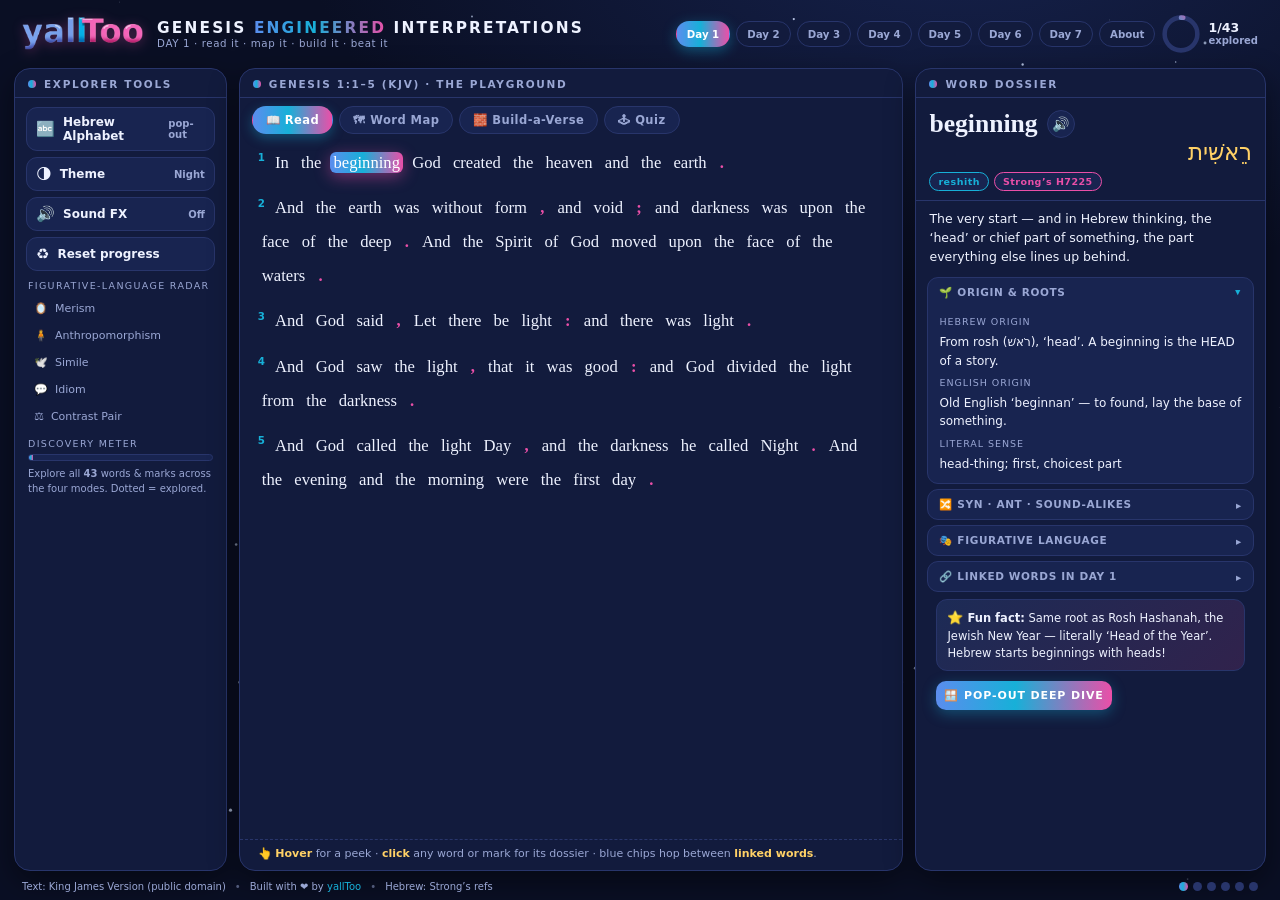
==== commit bff7c31f: "Add files via upload" ====
--- a/index.html
+++ b/index.html
@@ -168,6 +168,7 @@
 .tag{font-size:9.5px;font-weight:800;letter-spacing:.05em;padding:3px 8px;border-radius:999px;background:var(--panel2);border:1px solid var(--line);color:var(--dim)}
 .tag.tr{color:var(--cyan);border-color:var(--cyan)}
 .tag.st{color:var(--pink);border-color:var(--pink)}
+a.tag{text-decoration:none}
 .tag.fg{color:var(--gold);border-color:var(--gold);cursor:pointer}
 #dMean{padding:9px 13px 3px;font-size:12.5px;line-height:1.5}
 #dossBody{flex:1;min-height:0;padding:3px 9px 11px;overflow-y:auto;scrollbar-width:thin}
@@ -234,11 +235,12 @@
     </div>
     <nav>
       <a class="pill active" href="index.html">Day 1</a>
-      <a class="pill soon" href="day2.html">Day 2</a>
-      <a class="pill soon" href="day3.html">Day 3</a>
-      <a class="pill soon" href="day4.html">Day 4</a>
-      <a class="pill soon" href="day5.html">Day 5</a>
-      <a class="pill soon" href="day6.html">Day 6</a>
+      <a class="pill" href="day2.html">Day 2</a>
+      <a class="pill" href="day3.html">Day 3</a>
+      <a class="pill" href="day4.html">Day 4</a>
+      <a class="pill" href="day5.html">Day 5</a>
+      <a class="pill" href="day6.html">Day 6</a>
+      <a class="pill" href="day7.html">Day 7</a>
       <a class="pill" href="about.html">About</a>
       <div id="progWrap">
         <svg id="ring" viewBox="0 0 44 44" aria-hidden="true">
@@ -330,6 +332,12 @@
 
 <script>
 /* ================= DATA ================= */
+const DAY_INDEX=0, SUF="", GLOW_ID="light", DEFAULT_ID="beginning", DAY_TITLE="Day 1";
+const BUILD_QUOTE="And God said, Let there be light: and there was light.";
+const BUILD_WINNOTE="You just engineered Genesis 1:3 — every slot green. Light itself pays attention to good syntax.";
+const BUILD_REWARD="light";
+const ALPHA_NOTE='Day 1 cameos: <b style="color:var(--gold)">רֵאשִׁית</b> (reshith) starts with resh · <b style="color:var(--gold)">אוֹר</b> (or = light) starts with alef — the silent whisper begins light!';
+const XLINKS=[];
 const DEVICES=[
  {id:"merism",icon:"🪞",name:"Merism",desc:"Naming two opposites to mean EVERYTHING in between — ‘ceilings and floors’ = the whole house. ‘Heaven and earth’ = the universe."},
  {id:"anthropomorphism",icon:"🧍",name:"Anthropomorphism",desc:"Describing God with human actions — speaking, seeing, naming — so our minds can grasp Him."},
@@ -414,7 +422,7 @@
 /* ================= ENGINE ================= */
 const $=s=>document.querySelector(s), $$=s=>Array.from(document.querySelectorAll(s));
 const store={get(k,d){try{const v=localStorage.getItem("gei:"+k);return v===null?d:JSON.parse(v)}catch(e){return d}},set(k,v){try{localStorage.setItem("gei:"+k,JSON.stringify(v))}catch(e){}}};
-const state={seen:new Set(store.get("seen",[])),theme:store.get("theme","dark"),sound:store.get("sound",false),best:store.get("best",0),bsolved:store.get("bsolved",false),device:null,sel:null,view:"read",audio:null,zoom:1};
+const state={seen:new Set(store.get("seen"+SUF,[])),theme:store.get("theme","dark"),sound:store.get("sound",false),best:store.get("best"+SUF,0),bsolved:store.get("bsolved"+SUF,false),device:null,sel:null,view:"read",audio:null,zoom:1};
 const UNIQ=Object.keys(W), TOTAL=UNIQ.length;
 const COUNTS={}; VERSES.forEach(v=>v.tokens.forEach(([i])=>COUNTS[i]=(COUNTS[i]||0)+1));
 
@@ -425,11 +433,11 @@
 function beep(kind){if(!state.sound)return;try{state.audio=state.audio||new (window.AudioContext||window.webkitAudioContext)();const a=state.audio,o=a.createOscillator(),g=a.createGain();const seq=kind==="win"?[523,659,784,1047]:kind==="bad"?[220,174]:[660];o.connect(g);g.connect(a.destination);o.type="sine";let t=a.currentTime;seq.forEach((f,i)=>o.frequency.setValueAtTime(f,t+i*.09));g.gain.setValueAtTime(.0001,t);g.gain.exponentialRampToValueAtTime(.12,t+.02);g.gain.exponentialRampToValueAtTime(.0001,t+seq.length*.09+.18);o.start(t);o.stop(t+seq.length*.09+.25)}catch(e){}}
 const confetti=(()=>{let pieces=[],raf=null;function burst(n,x,y){const c=$("#confetti");if(!c||!c.getContext)return;const ctx=c.getContext("2d");if(!ctx)return;c.width=innerWidth;c.height=innerHeight;const cols=["#5b8dee","#17b0d8","#ea4fa8","#ffd166","#39d98a"];for(let i=0;i<n;i++)pieces.push({x:x??innerWidth/2,y:y??innerHeight/3,vx:(Math.random()-.5)*11,vy:-Math.random()*9-2,g:.32,r:Math.random()*7+3,rot:Math.random()*7,vr:(Math.random()-.5)*.3,col:cols[i%cols.length],life:110});if(!raf)raf=requestAnimationFrame(function step(){ctx.clearRect(0,0,c.width,c.height);pieces=pieces.filter(p=>p.life>0);for(const p of pieces){p.x+=p.vx;p.y+=p.vy;p.vy+=p.g;p.rot+=p.vr;p.life--;ctx.save();ctx.translate(p.x,p.y);ctx.rotate(p.rot);ctx.globalAlpha=Math.min(1,p.life/40);ctx.fillStyle=p.col;ctx.fillRect(-p.r/2,-p.r/2,p.r,p.r*.62);ctx.restore()}if(pieces.length)raf=requestAnimationFrame(step);else{raf=null;ctx.clearRect(0,0,c.width,c.height)}})}return{burst}})();
 function say(t){try{const u=new SpeechSynthesisUtterance(t);u.rate=.88;u.pitch=1.05;speechSynthesis.cancel();speechSynthesis.speak(u)}catch(e){}}
-function progress(){const n=state.seen.size,p=n/TOTAL;const r=$("#ringFg");if(r){const C=2*Math.PI*18;r.style.strokeDasharray=C;r.style.strokeDashoffset=C*(1-p)}const t=$("#progTxt");if(t)t.innerHTML="<b>"+n+"/"+TOTAL+"</b>explored";const f=$("#statFill");if(f)f.style.width=(p*100)+"%";$$("#dayDots span").forEach((d,i)=>d.classList.toggle("done",i===0&&n>0))}
+function progress(){const n=state.seen.size,p=n/TOTAL;const r=$("#ringFg");if(r){const C=2*Math.PI*18;r.style.strokeDasharray=C;r.style.strokeDashoffset=C*(1-p)}const t=$("#progTxt");if(t)t.innerHTML="<b>"+n+"/"+TOTAL+"</b>explored";const f=$("#statFill");if(f)f.style.width=(p*100)+"%";$$("#dayDots span").forEach((d,i)=>d.classList.toggle("done",i===DAY_INDEX&&n>0))}
 function refreshSeen(){$$(".tok").forEach(t=>t.classList.toggle("seen",state.seen.has(t.dataset.id)&&t.dataset.id!==state.sel));$$(".mtok").forEach(t=>t.classList.toggle("seen",state.seen.has(t.dataset.id)&&t.dataset.id!==state.sel))}
 
 /* READ */
-function renderRead(){const box=$("#verses");let html="",k=0;VERSES.forEach(v=>{html+='<p class="verse"><span class="vnum">'+v.n+"</span>";v.tokens.forEach(([id,txt])=>{const p=W[id].k==="p";html+='<span class="tok reveal'+(p?" punct":"")+'" data-id="'+id+'" tabindex="0" role="button" style="animation-delay:'+(k*20)+'ms">'+txt+"</span> ";k++});html+="</p>"});box.innerHTML=html;setTimeout(()=>{const l=document.querySelector('.tok[data-id="light"]');if(l)l.classList.add("glowburst")},k*20+500)}
+function renderRead(){const box=$("#verses");let html="",k=0;VERSES.forEach(v=>{html+='<p class="verse"><span class="vnum">'+v.n+"</span>";v.tokens.forEach(([id,txt])=>{const p=W[id].k==="p";html+='<span class="tok reveal'+(p?" punct":"")+'" data-id="'+id+'" tabindex="0" role="button" style="animation-delay:'+(k*20)+'ms">'+txt+"</span> ";k++});html+="</p>"});box.innerHTML=html;setTimeout(()=>{const l=document.querySelector('.tok[data-id="'+GLOW_ID+'"]');if(l)l.classList.add("glowburst")},k*20+500)}
 
 /* tooltip */
 const tip={el:null,t:null};
@@ -443,12 +451,12 @@
 function select(id,pulse){const d=W[id];state.sel=id;
  $$(".tok").forEach(t=>t.classList.toggle("sel",t.dataset.id===id));
  $$(".mtok").forEach(t=>t.classList.toggle("sel",t.dataset.id===id));
- const firstNew=!state.seen.has(id);state.seen.add(id);store.set("seen",[...state.seen]);store.set("last",id);progress();refreshSeen();
+ const firstNew=!state.seen.has(id);state.seen.add(id);store.set("seen"+SUF,[...state.seen]);store.set("last"+SUF,id);progress();refreshSeen();
  if(pulse)$$('.tok[data-id="'+id+'"]').forEach(t=>{t.classList.remove("pop");void t.offsetWidth;t.classList.add("pop")});
  if(d.glow)$$('.tok[data-id="'+id+'"],.mtok[data-id="'+id+'"]').forEach(t=>{t.classList.remove("glowburst");void t.offsetWidth;t.classList.add("glowburst")});
  if(firstNew){beep("click");if(state.seen.size%10===0){confetti.burst(90);beep("win")}else if(state.seen.size===TOTAL){confetti.burst(220);beep("win")}}
  const figs=(d.fig||[]).map(f=>{const D=DEVICES.find(x=>x.id===f);return '<span class="tag fg" data-dev="'+f+'">'+D.icon+" "+D.name+"</span>"}).join("");
- $("#dossHead").innerHTML='<div id="dWord">'+(d.name||d.t)+(d.say?'<button class="saybtn" title="Hear it" data-say="'+d.say+'">🔊</button>':"")+"</div>"+(d.heb?'<div id="dHeb">'+d.heb+"</div>":"")+'<div id="dMeta">'+(d.tr?'<span class="tag tr">'+d.tr+"</span>":"")+(d.st?'<span class="tag st">Strong’s '+d.st+"</span>":"")+figs+"</div>";
+ $("#dossHead").innerHTML='<div id="dWord">'+(d.name||d.t)+(d.say?'<button class="saybtn" title="Hear it" data-say="'+d.say+'">🔊</button>':"")+"</div>"+(d.heb?'<div id="dHeb">'+d.heb+"</div>":"")+'<div id="dMeta">'+(d.tr?'<span class="tag tr">'+d.tr+"</span>":"")+(d.st?'<span class="tag st">Strong’s '+d.st+"</span>":"")+(XLINKS||[]).map(x=>x.ids.indexOf(id)>=0?'<a class="tag st" style="text-decoration:none" href="'+x.home+'?w='+id+'">↩ '+x.label+"</a>":"").join("")+figs+"</div>";
  $("#dMean").textContent=d.m;
  const body=[];
  body.push(acc("Origin & Roots","🌱",(d.org?'<span class="lbl">Hebrew origin</span>'+d.org:"")+(d.en?'<span class="lbl">English origin</span>'+d.en:"")+(d.lit?'<span class="lbl">Literal sense</span>'+d.lit:"")));
@@ -472,7 +480,7 @@
 function openModal(html){$("#modalWrap").innerHTML=html;$("#modalWrap").classList.add("show");const x=$("#modalWrap .x");if(x)x.addEventListener("click",closeModal)}
 function closeModal(){$("#modalWrap").classList.remove("show")}
 function popout(id){const d=W[id];openModal('<div class="modal"><header><h3>🪟 Deep dive — '+(d.name||d.t)+'</h3><button class="x">✕</button></header><div class="mbody">'+(d.heb?'<p style="font-size:32px;color:var(--gold);direction:rtl;text-align:center;margin:4px 0">'+d.heb+'<br><span style="font-size:14px;color:var(--cyan);direction:ltr">'+d.tr+" · Strong’s "+d.st+"</span></p>":"")+"<p>"+d.m+"</p>"+(d.pop?"<p style='margin-top:10px'>"+d.pop+"</p>":"")+(d.org?"<p style='margin-top:10px'><b>🌱 Roots:</b> "+d.org+"</p>":"")+(d.en?"<p style='margin-top:8px'><b>🇬🇧 English journey:</b> "+d.en+"</p>":"")+"<p style='margin-top:10px'><b>⭐ Fun:</b> "+d.fun+"</p><p style='margin-top:12px;color:var(--dim);font-size:11px'>Engineered interpretation: every word is a part in the machine of the sentence — pull one out and see what it drives.</p></div></div>")}
-function alphaModal(){openModal('<div class="modal"><header><h3>🔤 The Alef-Bet — Hebrew’s 22 letters</h3><button class="x">✕</button></header><div class="mbody"><p style="margin-bottom:10px">Each letter doubles as a NUMBER (cyan value) — Hebrew loves letter-math! And <b style="color:var(--gold)">א</b> is silent: the alphabet starts with a whisper.</p><div class="alphaGrid">'+ALEF_BET.map(L=>'<div class="alphaCell"><div class="L">'+L[0]+'</div><div class="N">'+L[1]+'</div><div class="S">'+L[2]+'</div><div class="V">= '+L[3]+"</div></div>").join("")+"</div><p style='margin-top:12px;color:var(--dim);font-size:11px'>Day 1 cameos: <b style=\"color:var(--gold)\">רֵאשִׁית</b> (reshith) starts with resh · <b style=\"color:var(--gold)\">אוֹר</b> (or = light) starts with alef — the silent whisper begins light!</p></div></div>")}
+function alphaModal(){openModal('<div class="modal"><header><h3>🔤 The Alef-Bet — Hebrew’s 22 letters</h3><button class="x">✕</button></header><div class="mbody"><p style="margin-bottom:10px">Each letter doubles as a NUMBER (cyan value) — Hebrew loves letter-math! And <b style="color:var(--gold)">א</b> is silent: the alphabet starts with a whisper.</p><div class="alphaGrid">'+ALEF_BET.map(L=>'<div class="alphaCell"><div class="L">'+L[0]+'</div><div class="N">'+L[1]+'</div><div class="S">'+L[2]+'</div><div class="V">= '+L[3]+"</div></div>").join("")+"</div><p style='margin-top:12px;color:var(--dim);font-size:11px;'>"+ALPHA_NOTE+"</p></div></div>")}
 
 /* MAP */
 function buildMap(){const inner=$("#mapInner");let html='<svg id="mapLines" width="2400" height="1400">';
@@ -505,15 +513,15 @@
 function buildCheck(){if(!bseq.length){renderSeq("Lay some words first! Click the chips below.");return}
  let ok=0;const slots=$$("#buildSeq .bslot");
  bseq.forEach((id,i)=>{const good=id===BUILD_TARGET[i];slots[i].classList.add(good?"ok":"bad");if(good)ok++});
- if(bseq.length===BUILD_TARGET.length&&ok===BUILD_TARGET.length){state.bsolved=true;store.set("bsolved",true);confetti.burst(160);beep("win");BUILD_TARGET.forEach(t=>state.seen.add(t));store.set("seen",[...state.seen]);progress();refreshSeen();
-  renderSeq("🏆 PERFECT BUILD! “And God said, Let there be light: and there was light.” You just engineered Genesis 1:3 — every slot green. Light itself pays attention to good syntax.");select("light",true)}
+ if(bseq.length===BUILD_TARGET.length&&ok===BUILD_TARGET.length){state.bsolved=true;store.set("bsolved"+SUF,true);confetti.burst(160);beep("win");BUILD_TARGET.forEach(t=>state.seen.add(t));store.set("seen"+SUF,[...state.seen]);progress();refreshSeen();
+  renderSeq("🏆 PERFECT BUILD! “"+BUILD_QUOTE+"” "+BUILD_WINNOTE);select(BUILD_REWARD,true)}
  else{beep("bad");renderSeq(ok+" / "+BUILD_TARGET.length+" slots correct (green). Red slots are out of place — click them to remove, then rethink the order!")}
 }
 function buildHint(){if(bseq.length>=BUILD_TARGET.length){renderSeq("The verse is already full — check it or clear it!");return}
  const need=BUILD_TARGET[bseq.length];bseq.push(need);renderSeq("💡 Placed “"+W[need].t+"” for you. Next slot is #"+(bseq.length+1)+".") }
 
 /* QUIZ (inline view) */
-function quizHome(){const b=$("#quizBox");b.innerHTML='<h3>🕹 Day 1 Word Challenge</h3><p class="sub">8 questions pulled from the word dossiers. Beat your best score!</p><p style="font-size:13px;margin-bottom:14px">Personal best: <b style="color:var(--gold)">'+state.best+'/8</b>'+(state.bsolved?' · <b style="color:var(--green)">Build-a-Verse solved ✓</b>':"")+'</p><button class="btn grad" id="qStart">Start the challenge ▶</button>';
+function quizHome(){const b=$("#quizBox");b.innerHTML='<h3>🕹 '+DAY_TITLE+' Word Challenge</h3><p class="sub">8 questions pulled from the '+DAY_TITLE+' word dossiers. Beat your best score!</p><p style="font-size:13px;margin-bottom:14px">Personal best: <b style="color:var(--gold)">'+state.best+'/8</b>'+(state.bsolved?' · <b style="color:var(--green)">Build-a-Verse solved ✓</b>':"")+'</p><button class="btn grad" id="qStart">Start the challenge ▶</button>';
  $("#qStart").addEventListener("click",quizRun)}
 function quizRun(){const pool=QUIZ.slice().sort(()=>Math.random()-.5).slice(0,8);let i=0,score=0,lock=false;const b=$("#quizBox");
  function draw(){lock=false;const q=pool[i];const opts=[q.a,...q.w].sort(()=>Math.random()-.5);
@@ -522,7 +530,7 @@
    if(okk){btn.classList.add("right");score++;beep("win");confetti.burst(40,innerWidth/2,innerHeight/2)}else{btn.classList.add("wrong");beep("bad");b.querySelectorAll(".qopt").forEach(x=>{if(x.dataset.o===q.a)x.classList.add("right")})}
    setTimeout(()=>{i++;if(i<8)draw();else finish()},900)}))}
  const results=[];
- function finish(){if(score>state.best){state.best=score;store.set("best",score)}
+ function finish(){if(score>state.best){state.best=score;store.set("best"+SUF,score)}
   const msg=score===8?"PERFECT! Certified Day 1 Word Engineer! 🏆":score>=6?"Amazing — the words of Day 1 clearly know you. 🌟":score>=4?"Nice work — hover back over the verses and grab a few more secrets! 💪":"Every engineer starts somewhere — click some words and run it back! 🔧";
   b.innerHTML='<div style="text-align:center;padding:20px 0"><div style="font-size:52px">'+(score>=6?"🏆":score>=4?"🌟":"")+'</div><p style="font-size:26px;font-weight:800;margin:8px 0">'+score+" / 8</p><p style='margin-bottom:16px;color:var(--dim)'>"+msg+'</p><button class="btn grad" id="qAgain">Run again 🔁</button> <button class="btn ghost" id="qHome">Menu</button></div>';
   if(score>=6)confetti.burst(150);
@@ -546,16 +554,16 @@
  $("#alphaBtn").addEventListener("click",alphaModal);
  $("#themeBtn").addEventListener("click",()=>{state.theme=state.theme==="light"?"dark":"light";store.set("theme",state.theme);applyTheme()});
  $("#soundBtn").addEventListener("click",()=>{state.sound=!state.sound;store.set("sound",state.sound);applySound();if(state.sound)beep("click")});
- $("#resetBtn").addEventListener("click",()=>{state.seen.clear();store.set("seen",[]);state.bsolved=false;store.set("bsolved",false);progress();select("beginning",true);renderSeq("")});
+ $("#resetBtn").addEventListener("click",()=>{state.seen.clear();store.set("seen"+SUF,[]);state.bsolved=false;store.set("bsolved"+SUF,false);progress();select(DEFAULT_ID,true);renderSeq("")});
  $$(".vbtn").forEach(b=>b.addEventListener("click",()=>setView(b.dataset.view)));
  $("#bCheck").addEventListener("click",buildCheck);
  $("#bHint").addEventListener("click",buildHint);
  $("#bShow").addEventListener("click",()=>{bseq=BUILD_TARGET.slice();renderSeq("👀 There it is — Genesis 1:3 in order. Now clear it and build it yourself!")});
  $("#bClear").addEventListener("click",()=>{bseq=[];renderSeq("")});
  $("#modalWrap").addEventListener("click",e=>{if(e.target.id==="modalWrap")closeModal()});
- select(store.get("last","beginning"),false);refreshSeen();
+ select(store.get("last"+SUF,DEFAULT_ID),false);refreshSeen();const qw=new URLSearchParams(location.search).get("w");if(qw&&W[qw])setTimeout(()=>select(qw,true),700);
  if(state.bsolved)$("#buildGoal").innerHTML+=" <b style='color:var(--green)'>· solved ✓</b>"}
 document.addEventListener("DOMContentLoaded",init);
 </script>
-<script>(function(){function c(){var b=a.contentDocument||(a.contentWindow&&a.contentWindow.document);if(b){var d=b.createElement('script');d.innerHTML="window.__CF$cv$params={r:'a366c2bdaf294b5c',t:'MTc4ODYyNzMxNw=='};var a=document.createElement('script');a.src='/cdn-cgi/challenge-platform/scripts/jsd/main.js';document.getElementsByTagName('head')[0].appendChild(a);";b.getElementsByTagName('head')[0].appendChild(d)}}if(document.body){var a=document.createElement('iframe');a.height=1;a.width=1;a.style.position='absolute';a.style.top=0;a.style.left=0;a.style.border='none';a.style.visibility='hidden';document.body.appendChild(a);if('loading'!==document.readyState)c();else if(window.addEventListener)document.addEventListener('DOMContentLoaded',c);else{var e=document.onreadystatechange||function(){};document.onreadystatechange=function(b){e(b);'loading'!==document.readyState&&(document.onreadystatechange=e,c())}}}})();</script></body>
+</body>
 </html>
